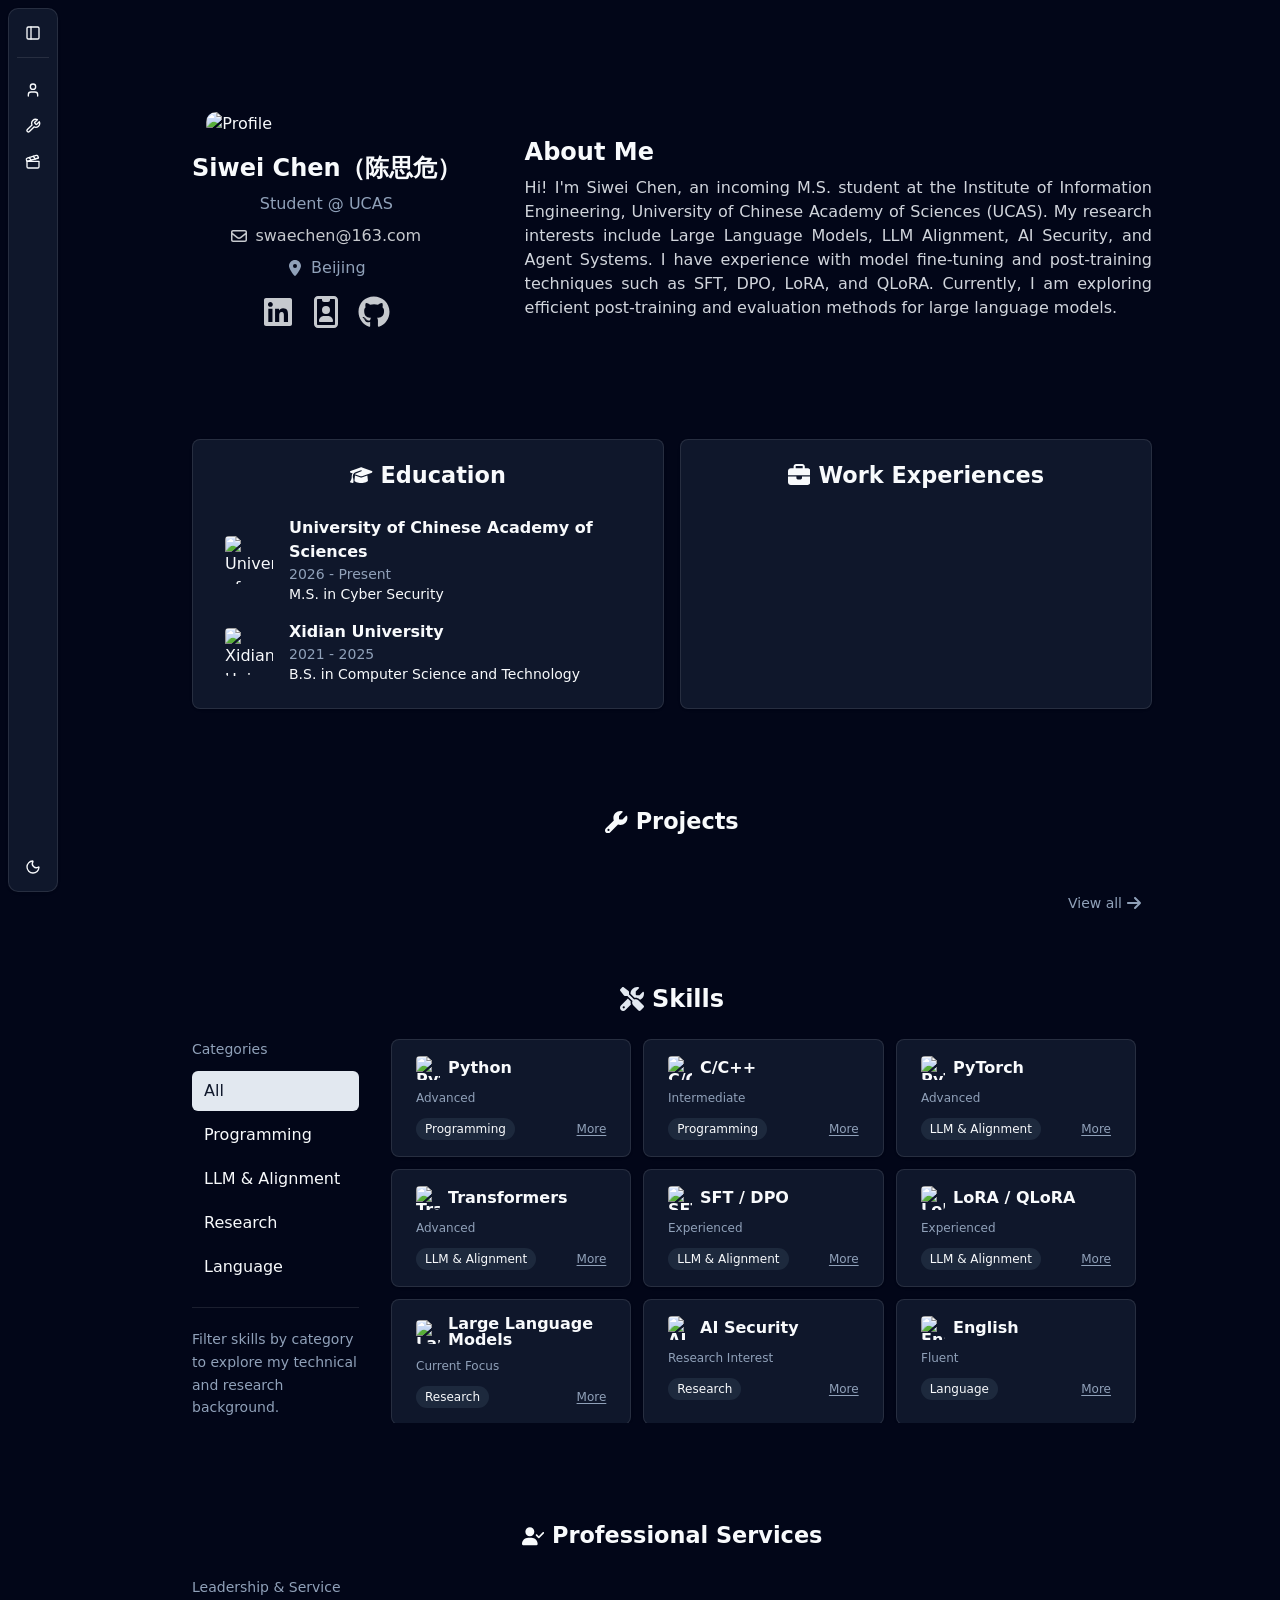
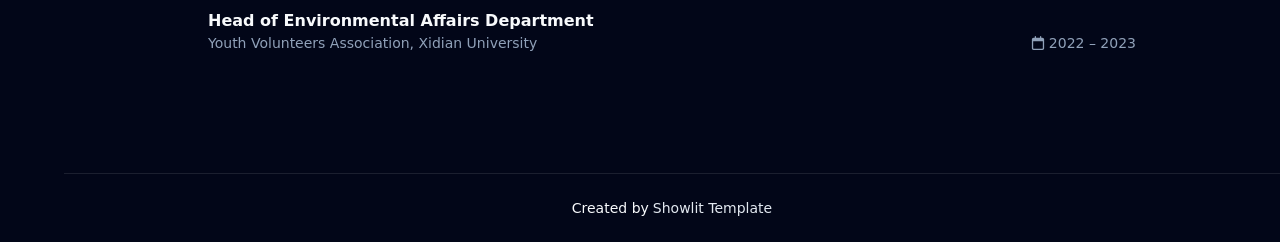
==== index.html @ c3d8317c "[ci] deploy site b89ffac1f6517daac1b0a93b3dc0f4ea272723f7" ====
<!doctype html>
<html lang="en">
  <head>
    <meta charset="UTF-8" />
    <link rel="icon" type="image/png" href="/logo.ico" />
    <meta name="viewport" content="width=device-width, initial-scale=1.0" />
    <meta name="description" content="" />
    <meta name="author" content="" />
    <title>Showlit</title>
    <script type="module" crossorigin src="/assets/index-ZgdVQj27.js"></script>
    <link rel="stylesheet" crossorigin href="/assets/index-FNerzi1j.css">
  </head>
  <body>
    <div id="root"></div>
  </body>
</html>
---- assets/index-FNerzi1j.css ----
@layer properties{@supports (((-webkit-hyphens:none)) and (not (margin-trim:inline))) or ((-moz-orient:inline) and (not (color:rgb(from red r g b)))){*,:before,:after,::backdrop{--tw-translate-x:0;--tw-translate-y:0;--tw-translate-z:0;--tw-scale-x:1;--tw-scale-y:1;--tw-scale-z:1;--tw-rotate-x:initial;--tw-rotate-y:initial;--tw-rotate-z:initial;--tw-skew-x:initial;--tw-skew-y:initial;--tw-space-y-reverse:0;--tw-border-style:solid;--tw-leading:initial;--tw-font-weight:initial;--tw-tracking:initial;--tw-ordinal:initial;--tw-slashed-zero:initial;--tw-numeric-figure:initial;--tw-numeric-spacing:initial;--tw-numeric-fraction:initial;--tw-shadow:0 0 #0000;--tw-shadow-color:initial;--tw-shadow-alpha:100%;--tw-inset-shadow:0 0 #0000;--tw-inset-shadow-color:initial;--tw-inset-shadow-alpha:100%;--tw-ring-color:initial;--tw-ring-shadow:0 0 #0000;--tw-inset-ring-color:initial;--tw-inset-ring-shadow:0 0 #0000;--tw-ring-inset:initial;--tw-ring-offset-width:0px;--tw-ring-offset-color:#fff;--tw-ring-offset-shadow:0 0 #0000;--tw-outline-style:solid;--tw-blur:initial;--tw-brightness:initial;--tw-contrast:initial;--tw-grayscale:initial;--tw-hue-rotate:initial;--tw-invert:initial;--tw-opacity:initial;--tw-saturate:initial;--tw-sepia:initial;--tw-drop-shadow:initial;--tw-drop-shadow-color:initial;--tw-drop-shadow-alpha:100%;--tw-drop-shadow-size:initial;--tw-duration:initial;--tw-ease:initial;--tw-content:"";--tw-animation-delay:0s;--tw-animation-direction:normal;--tw-animation-duration:initial;--tw-animation-fill-mode:none;--tw-animation-iteration-count:1;--tw-enter-blur:0;--tw-enter-opacity:1;--tw-enter-rotate:0;--tw-enter-scale:1;--tw-enter-translate-x:0;--tw-enter-translate-y:0;--tw-exit-blur:0;--tw-exit-opacity:1;--tw-exit-rotate:0;--tw-exit-scale:1;--tw-exit-translate-x:0;--tw-exit-translate-y:0}}}@layer theme{:root,:host{--font-sans:ui-sans-serif,system-ui,sans-serif,"Apple Color Emoji","Segoe UI Emoji","Segoe UI Symbol","Noto Color Emoji";--font-mono:ui-monospace,SFMono-Regular,Menlo,Monaco,Consolas,"Liberation Mono","Courier New",monospace;--color-yellow-500:oklch(79.5% .184 86.047);--color-yellow-600:oklch(68.1% .162 75.834);--color-gray-500:oklch(55.1% .027 264.364);--color-black:#000;--color-white:#fff;--spacing:.25rem;--container-sm:24rem;--container-3xl:48rem;--container-4xl:56rem;--container-5xl:64rem;--container-6xl:72rem;--text-xs:.75rem;--text-xs--line-height:calc(1/.75);--text-sm:.875rem;--text-sm--line-height:calc(1.25/.875);--text-base:1rem;--text-base--line-height: 1.5 ;--text-lg:1.125rem;--text-lg--line-height:calc(1.75/1.125);--text-xl:1.25rem;--text-xl--line-height:calc(1.75/1.25);--text-2xl:1.5rem;--text-2xl--line-height:calc(2/1.5);--text-4xl:2.25rem;--text-4xl--line-height:calc(2.5/2.25);--text-5xl:3rem;--text-5xl--line-height:1;--font-weight-normal:400;--font-weight-medium:500;--font-weight-semibold:600;--font-weight-bold:700;--tracking-widest:.1em;--leading-tight:1.25;--leading-relaxed:1.625;--radius-xs:.125rem;--ease-in-out:cubic-bezier(.4,0,.2,1);--animate-pulse:pulse 2s cubic-bezier(.4,0,.6,1)infinite;--aspect-video:16/9;--default-transition-duration:.15s;--default-transition-timing-function:cubic-bezier(.4,0,.2,1);--default-font-family:var(--font-sans);--default-mono-font-family:var(--font-mono);--text-plus:1.4rem}}@layer base{*,:after,:before,::backdrop{box-sizing:border-box;border:0 solid;margin:0;padding:0}::file-selector-button{box-sizing:border-box;border:0 solid;margin:0;padding:0}html,:host{-webkit-text-size-adjust:100%;tab-size:4;line-height:1.5;font-family:var(--default-font-family,ui-sans-serif,system-ui,sans-serif,"Apple Color Emoji","Segoe UI Emoji","Segoe UI Symbol","Noto Color Emoji");font-feature-settings:var(--default-font-feature-settings,normal);font-variation-settings:var(--default-font-variation-settings,normal);-webkit-tap-highlight-color:transparent}hr{height:0;color:inherit;border-top-width:1px}abbr:where([title]){-webkit-text-decoration:underline dotted;text-decoration:underline dotted}h1,h2,h3,h4,h5,h6{font-size:inherit;font-weight:inherit}a{color:inherit;-webkit-text-decoration:inherit;text-decoration:inherit}b,strong{font-weight:bolder}code,kbd,samp,pre{font-family:var(--default-mono-font-family,ui-monospace,SFMono-Regular,Menlo,Monaco,Consolas,"Liberation Mono","Courier New",monospace);font-feature-settings:var(--default-mono-font-feature-settings,normal);font-variation-settings:var(--default-mono-font-variation-settings,normal);font-size:1em}small{font-size:80%}sub,sup{vertical-align:baseline;font-size:75%;line-height:0;position:relative}sub{bottom:-.25em}sup{top:-.5em}table{text-indent:0;border-color:inherit;border-collapse:collapse}:-moz-focusring{outline:auto}progress{vertical-align:baseline}summary{display:list-item}ol,ul,menu{list-style:none}img,svg,video,canvas,audio,iframe,embed,object{vertical-align:middle;display:block}img,video{max-width:100%;height:auto}button,input,select,optgroup,textarea{font:inherit;font-feature-settings:inherit;font-variation-settings:inherit;letter-spacing:inherit;color:inherit;opacity:1;background-color:#0000;border-radius:0}::file-selector-button{font:inherit;font-feature-settings:inherit;font-variation-settings:inherit;letter-spacing:inherit;color:inherit;opacity:1;background-color:#0000;border-radius:0}:where(select:is([multiple],[size])) optgroup{font-weight:bolder}:where(select:is([multiple],[size])) optgroup option{padding-inline-start:20px}::file-selector-button{margin-inline-end:4px}::placeholder{opacity:1}@supports (not ((-webkit-appearance:-apple-pay-button))) or (contain-intrinsic-size:1px){::placeholder{color:currentColor}@supports (color:color-mix(in lab,red,red)){::placeholder{color:color-mix(in oklab,currentcolor 50%,transparent)}}}textarea{resize:vertical}::-webkit-search-decoration{-webkit-appearance:none}::-webkit-date-and-time-value{min-height:1lh;text-align:inherit}::-webkit-datetime-edit{display:inline-flex}::-webkit-datetime-edit-fields-wrapper{padding:0}::-webkit-datetime-edit{padding-block:0}::-webkit-datetime-edit-year-field{padding-block:0}::-webkit-datetime-edit-month-field{padding-block:0}::-webkit-datetime-edit-day-field{padding-block:0}::-webkit-datetime-edit-hour-field{padding-block:0}::-webkit-datetime-edit-minute-field{padding-block:0}::-webkit-datetime-edit-second-field{padding-block:0}::-webkit-datetime-edit-millisecond-field{padding-block:0}::-webkit-datetime-edit-meridiem-field{padding-block:0}::-webkit-calendar-picker-indicator{line-height:1}:-moz-ui-invalid{box-shadow:none}button,input:where([type=button],[type=reset],[type=submit]){appearance:button}::file-selector-button{appearance:button}::-webkit-inner-spin-button{height:auto}::-webkit-outer-spin-button{height:auto}[hidden]:where(:not([hidden=until-found])){display:none!important}*{border-color:var(--border);outline-color:var(--ring)}@supports (color:color-mix(in lab,red,red)){*{outline-color:color-mix(in oklab,var(--ring)50%,transparent)}}body{background-color:var(--background);color:var(--foreground)}}@layer components;@layer utilities{.\@container\/card-header{container:card-header/inline-size}.pointer-events-none{pointer-events:none}.sr-only{clip-path:inset(50%);white-space:nowrap;border-width:0;width:1px;height:1px;margin:-1px;padding:0;position:absolute;overflow:hidden}.absolute{position:absolute}.fixed{position:fixed}.relative{position:relative}.static{position:static}.inset-0{inset:calc(var(--spacing)*0)}.inset-x-0{inset-inline:calc(var(--spacing)*0)}.inset-y-0{inset-block:calc(var(--spacing)*0)}.-top-2{top:calc(var(--spacing)*-2)}.top-0{top:calc(var(--spacing)*0)}.top-1\.5{top:calc(var(--spacing)*1.5)}.top-3{top:calc(var(--spacing)*3)}.top-3\.5{top:calc(var(--spacing)*3.5)}.top-4{top:calc(var(--spacing)*4)}.right-0{right:calc(var(--spacing)*0)}.right-1{right:calc(var(--spacing)*1)}.right-2{right:calc(var(--spacing)*2)}.right-3{right:calc(var(--spacing)*3)}.right-4{right:calc(var(--spacing)*4)}.bottom-0{bottom:calc(var(--spacing)*0)}.left-0{left:calc(var(--spacing)*0)}.left-2{left:calc(var(--spacing)*2)}.left-3{left:calc(var(--spacing)*3)}.z-5{z-index:5}.z-10{z-index:10}.z-20{z-index:20}.z-50{z-index:50}.col-start-2{grid-column-start:2}.row-span-2{grid-row:span 2/span 2}.row-start-1{grid-row-start:1}.-mx-1{margin-inline:calc(var(--spacing)*-1)}.mx-2{margin-inline:calc(var(--spacing)*2)}.mx-3\.5{margin-inline:calc(var(--spacing)*3.5)}.mx-auto{margin-inline:auto}.my-1{margin-block:calc(var(--spacing)*1)}.my-4{margin-block:calc(var(--spacing)*4)}.my-6{margin-block:calc(var(--spacing)*6)}.prose{color:var(--tw-prose-body);max-width:65ch}.prose :where(p):not(:where([class~=not-prose],[class~=not-prose] *)){margin-top:1.25em;margin-bottom:1.25em}.prose :where([class~=lead]):not(:where([class~=not-prose],[class~=not-prose] *)){color:var(--tw-prose-lead);margin-top:1.2em;margin-bottom:1.2em;font-size:1.25em;line-height:1.6}.prose :where(a):not(:where([class~=not-prose],[class~=not-prose] *)){color:var(--tw-prose-links);font-weight:500;text-decoration:underline}.prose :where(strong):not(:where([class~=not-prose],[class~=not-prose] *)){color:var(--tw-prose-bold);font-weight:600}.prose :where(a strong):not(:where([class~=not-prose],[class~=not-prose] *)),.prose :where(blockquote strong):not(:where([class~=not-prose],[class~=not-prose] *)),.prose :where(thead th strong):not(:where([class~=not-prose],[class~=not-prose] *)){color:inherit}.prose :where(ol):not(:where([class~=not-prose],[class~=not-prose] *)){margin-top:1.25em;margin-bottom:1.25em;padding-inline-start:1.625em;list-style-type:decimal}.prose :where(ol[type=A]):not(:where([class~=not-prose],[class~=not-prose] *)){list-style-type:upper-alpha}.prose :where(ol[type=a]):not(:where([class~=not-prose],[class~=not-prose] *)){list-style-type:lower-alpha}.prose :where(ol[type=A s]):not(:where([class~=not-prose],[class~=not-prose] *)){list-style-type:upper-alpha}.prose :where(ol[type=a s]):not(:where([class~=not-prose],[class~=not-prose] *)){list-style-type:lower-alpha}.prose :where(ol[type=I]):not(:where([class~=not-prose],[class~=not-prose] *)){list-style-type:upper-roman}.prose :where(ol[type=i]):not(:where([class~=not-prose],[class~=not-prose] *)){list-style-type:lower-roman}.prose :where(ol[type=I s]):not(:where([class~=not-prose],[class~=not-prose] *)){list-style-type:upper-roman}.prose :where(ol[type=i s]):not(:where([class~=not-prose],[class~=not-prose] *)){list-style-type:lower-roman}.prose :where(ol[type="1"]):not(:where([class~=not-prose],[class~=not-prose] *)){list-style-type:decimal}.prose :where(ul):not(:where([class~=not-prose],[class~=not-prose] *)){margin-top:1.25em;margin-bottom:1.25em;padding-inline-start:1.625em;list-style-type:disc}.prose :where(ol>li):not(:where([class~=not-prose],[class~=not-prose] *))::marker{color:var(--tw-prose-counters);font-weight:400}.prose :where(ul>li):not(:where([class~=not-prose],[class~=not-prose] *))::marker{color:var(--tw-prose-bullets)}.prose :where(dt):not(:where([class~=not-prose],[class~=not-prose] *)){color:var(--tw-prose-headings);margin-top:1.25em;font-weight:600}.prose :where(hr):not(:where([class~=not-prose],[class~=not-prose] *)){border-color:var(--tw-prose-hr);border-top-width:1px;margin-top:3em;margin-bottom:3em}.prose :where(blockquote):not(:where([class~=not-prose],[class~=not-prose] *)){color:var(--tw-prose-quotes);border-inline-start-width:.25rem;border-inline-start-color:var(--tw-prose-quote-borders);quotes:"“""”""‘""’";margin-top:1.6em;margin-bottom:1.6em;padding-inline-start:1em;font-style:italic;font-weight:500}.prose :where(blockquote p:first-of-type):not(:where([class~=not-prose],[class~=not-prose] *)):before{content:open-quote}.prose :where(blockquote p:last-of-type):not(:where([class~=not-prose],[class~=not-prose] *)):after{content:close-quote}.prose :where(h1):not(:where([class~=not-prose],[class~=not-prose] *)){color:var(--tw-prose-headings);margin-top:0;margin-bottom:.888889em;font-size:2.25em;font-weight:800;line-height:1.11111}.prose :where(h1 strong):not(:where([class~=not-prose],[class~=not-prose] *)){color:inherit;font-weight:900}.prose :where(h2):not(:where([class~=not-prose],[class~=not-prose] *)){color:var(--tw-prose-headings);margin-top:2em;margin-bottom:1em;font-size:1.5em;font-weight:700;line-height:1.33333}.prose :where(h2 strong):not(:where([class~=not-prose],[class~=not-prose] *)){color:inherit;font-weight:800}.prose :where(h3):not(:where([class~=not-prose],[class~=not-prose] *)){color:var(--tw-prose-headings);margin-top:1.6em;margin-bottom:.6em;font-size:1.25em;font-weight:600;line-height:1.6}.prose :where(h3 strong):not(:where([class~=not-prose],[class~=not-prose] *)){color:inherit;font-weight:700}.prose :where(h4):not(:where([class~=not-prose],[class~=not-prose] *)){color:var(--tw-prose-headings);margin-top:1.5em;margin-bottom:.5em;font-weight:600;line-height:1.5}.prose :where(h4 strong):not(:where([class~=not-prose],[class~=not-prose] *)){color:inherit;font-weight:700}.prose :where(img):not(:where([class~=not-prose],[class~=not-prose] *)){margin-top:2em;margin-bottom:2em}.prose :where(picture):not(:where([class~=not-prose],[class~=not-prose] *)){margin-top:2em;margin-bottom:2em;display:block}.prose :where(video):not(:where([class~=not-prose],[class~=not-prose] *)){margin-top:2em;margin-bottom:2em}.prose :where(kbd):not(:where([class~=not-prose],[class~=not-prose] *)){color:var(--tw-prose-kbd);box-shadow:0 0 0 1px var(--tw-prose-kbd-shadows),0 3px 0 var(--tw-prose-kbd-shadows);padding-top:.1875em;padding-inline-end:.375em;padding-bottom:.1875em;border-radius:.3125rem;padding-inline-start:.375em;font-family:inherit;font-size:.875em;font-weight:500}.prose :where(code):not(:where([class~=not-prose],[class~=not-prose] *)){color:var(--tw-prose-code);font-size:.875em;font-weight:600}.prose :where(code):not(:where([class~=not-prose],[class~=not-prose] *)):before,.prose :where(code):not(:where([class~=not-prose],[class~=not-prose] *)):after{content:"`"}.prose :where(a code):not(:where([class~=not-prose],[class~=not-prose] *)),.prose :where(h1 code):not(:where([class~=not-prose],[class~=not-prose] *)){color:inherit}.prose :where(h2 code):not(:where([class~=not-prose],[class~=not-prose] *)){color:inherit;font-size:.875em}.prose :where(h3 code):not(:where([class~=not-prose],[class~=not-prose] *)){color:inherit;font-size:.9em}.prose :where(h4 code):not(:where([class~=not-prose],[class~=not-prose] *)),.prose :where(blockquote code):not(:where([class~=not-prose],[class~=not-prose] *)),.prose :where(thead th code):not(:where([class~=not-prose],[class~=not-prose] *)){color:inherit}.prose :where(pre):not(:where([class~=not-prose],[class~=not-prose] *)){color:var(--tw-prose-pre-code);background-color:var(--tw-prose-pre-bg);padding-top:.857143em;padding-inline-end:1.14286em;padding-bottom:.857143em;border-radius:.375rem;margin-top:1.71429em;margin-bottom:1.71429em;padding-inline-start:1.14286em;font-size:.875em;font-weight:400;line-height:1.71429;overflow-x:auto}.prose :where(pre code):not(:where([class~=not-prose],[class~=not-prose] *)){font-weight:inherit;color:inherit;font-size:inherit;font-family:inherit;line-height:inherit;background-color:#0000;border-width:0;border-radius:0;padding:0}.prose :where(pre code):not(:where([class~=not-prose],[class~=not-prose] *)):before,.prose :where(pre code):not(:where([class~=not-prose],[class~=not-prose] *)):after{content:none}.prose :where(table):not(:where([class~=not-prose],[class~=not-prose] *)){table-layout:auto;width:100%;margin-top:2em;margin-bottom:2em;font-size:.875em;line-height:1.71429}.prose :where(thead):not(:where([class~=not-prose],[class~=not-prose] *)){border-bottom-width:1px;border-bottom-color:var(--tw-prose-th-borders)}.prose :where(thead th):not(:where([class~=not-prose],[class~=not-prose] *)){color:var(--tw-prose-headings);vertical-align:bottom;padding-inline-end:.571429em;padding-bottom:.571429em;padding-inline-start:.571429em;font-weight:600}.prose :where(tbody tr):not(:where([class~=not-prose],[class~=not-prose] *)){border-bottom-width:1px;border-bottom-color:var(--tw-prose-td-borders)}.prose :where(tbody tr:last-child):not(:where([class~=not-prose],[class~=not-prose] *)){border-bottom-width:0}.prose :where(tbody td):not(:where([class~=not-prose],[class~=not-prose] *)){vertical-align:baseline}.prose :where(tfoot):not(:where([class~=not-prose],[class~=not-prose] *)){border-top-width:1px;border-top-color:var(--tw-prose-th-borders)}.prose :where(tfoot td):not(:where([class~=not-prose],[class~=not-prose] *)){vertical-align:top}.prose :where(th,td):not(:where([class~=not-prose],[class~=not-prose] *)){text-align:start}.prose :where(figure>*):not(:where([class~=not-prose],[class~=not-prose] *)){margin-top:0;margin-bottom:0}.prose :where(figcaption):not(:where([class~=not-prose],[class~=not-prose] *)){color:var(--tw-prose-captions);margin-top:.857143em;font-size:.875em;line-height:1.42857}.prose{--tw-prose-body:oklch(37.3% .034 259.733);--tw-prose-headings:oklch(21% .034 264.665);--tw-prose-lead:oklch(44.6% .03 256.802);--tw-prose-links:oklch(21% .034 264.665);--tw-prose-bold:oklch(21% .034 264.665);--tw-prose-counters:oklch(55.1% .027 264.364);--tw-prose-bullets:oklch(87.2% .01 258.338);--tw-prose-hr:oklch(92.8% .006 264.531);--tw-prose-quotes:oklch(21% .034 264.665);--tw-prose-quote-borders:oklch(92.8% .006 264.531);--tw-prose-captions:oklch(55.1% .027 264.364);--tw-prose-kbd:oklch(21% .034 264.665);--tw-prose-kbd-shadows:oklab(21% -.00316127 -.0338527/.1);--tw-prose-code:oklch(21% .034 264.665);--tw-prose-pre-code:oklch(92.8% .006 264.531);--tw-prose-pre-bg:oklch(27.8% .033 256.848);--tw-prose-th-borders:oklch(87.2% .01 258.338);--tw-prose-td-borders:oklch(92.8% .006 264.531);--tw-prose-invert-body:oklch(87.2% .01 258.338);--tw-prose-invert-headings:#fff;--tw-prose-invert-lead:oklch(70.7% .022 261.325);--tw-prose-invert-links:#fff;--tw-prose-invert-bold:#fff;--tw-prose-invert-counters:oklch(70.7% .022 261.325);--tw-prose-invert-bullets:oklch(44.6% .03 256.802);--tw-prose-invert-hr:oklch(37.3% .034 259.733);--tw-prose-invert-quotes:oklch(96.7% .003 264.542);--tw-prose-invert-quote-borders:oklch(37.3% .034 259.733);--tw-prose-invert-captions:oklch(70.7% .022 261.325);--tw-prose-invert-kbd:#fff;--tw-prose-invert-kbd-shadows:#ffffff1a;--tw-prose-invert-code:#fff;--tw-prose-invert-pre-code:oklch(87.2% .01 258.338);--tw-prose-invert-pre-bg:#00000080;--tw-prose-invert-th-borders:oklch(44.6% .03 256.802);--tw-prose-invert-td-borders:oklch(37.3% .034 259.733);font-size:1rem;line-height:1.75}.prose :where(picture>img):not(:where([class~=not-prose],[class~=not-prose] *)){margin-top:0;margin-bottom:0}.prose :where(li):not(:where([class~=not-prose],[class~=not-prose] *)){margin-top:.5em;margin-bottom:.5em}.prose :where(ol>li):not(:where([class~=not-prose],[class~=not-prose] *)),.prose :where(ul>li):not(:where([class~=not-prose],[class~=not-prose] *)){padding-inline-start:.375em}.prose :where(.prose>ul>li p):not(:where([class~=not-prose],[class~=not-prose] *)){margin-top:.75em;margin-bottom:.75em}.prose :where(.prose>ul>li>p:first-child):not(:where([class~=not-prose],[class~=not-prose] *)){margin-top:1.25em}.prose :where(.prose>ul>li>p:last-child):not(:where([class~=not-prose],[class~=not-prose] *)){margin-bottom:1.25em}.prose :where(.prose>ol>li>p:first-child):not(:where([class~=not-prose],[class~=not-prose] *)){margin-top:1.25em}.prose :where(.prose>ol>li>p:last-child):not(:where([class~=not-prose],[class~=not-prose] *)){margin-bottom:1.25em}.prose :where(ul ul,ul ol,ol ul,ol ol):not(:where([class~=not-prose],[class~=not-prose] *)){margin-top:.75em;margin-bottom:.75em}.prose :where(dl):not(:where([class~=not-prose],[class~=not-prose] *)){margin-top:1.25em;margin-bottom:1.25em}.prose :where(dd):not(:where([class~=not-prose],[class~=not-prose] *)){margin-top:.5em;padding-inline-start:1.625em}.prose :where(hr+*):not(:where([class~=not-prose],[class~=not-prose] *)),.prose :where(h2+*):not(:where([class~=not-prose],[class~=not-prose] *)),.prose :where(h3+*):not(:where([class~=not-prose],[class~=not-prose] *)),.prose :where(h4+*):not(:where([class~=not-prose],[class~=not-prose] *)){margin-top:0}.prose :where(thead th:first-child):not(:where([class~=not-prose],[class~=not-prose] *)){padding-inline-start:0}.prose :where(thead th:last-child):not(:where([class~=not-prose],[class~=not-prose] *)){padding-inline-end:0}.prose :where(tbody td,tfoot td):not(:where([class~=not-prose],[class~=not-prose] *)){padding-top:.571429em;padding-inline-end:.571429em;padding-bottom:.571429em;padding-inline-start:.571429em}.prose :where(tbody td:first-child,tfoot td:first-child):not(:where([class~=not-prose],[class~=not-prose] *)){padding-inline-start:0}.prose :where(tbody td:last-child,tfoot td:last-child):not(:where([class~=not-prose],[class~=not-prose] *)){padding-inline-end:0}.prose :where(figure):not(:where([class~=not-prose],[class~=not-prose] *)){margin-top:2em;margin-bottom:2em}.prose :where(.prose>:first-child):not(:where([class~=not-prose],[class~=not-prose] *)){margin-top:0}.prose :where(.prose>:last-child):not(:where([class~=not-prose],[class~=not-prose] *)){margin-bottom:0}.-mt-2{margin-top:calc(var(--spacing)*-2)}.mt-1{margin-top:calc(var(--spacing)*1)}.mt-2{margin-top:calc(var(--spacing)*2)}.mt-4{margin-top:calc(var(--spacing)*4)}.mt-10{margin-top:calc(var(--spacing)*10)}.mt-auto{margin-top:auto}.mb-1{margin-bottom:calc(var(--spacing)*1)}.mb-2{margin-bottom:calc(var(--spacing)*2)}.mb-3{margin-bottom:calc(var(--spacing)*3)}.ml-1{margin-left:calc(var(--spacing)*1)}.ml-auto{margin-left:auto}.line-clamp-2{-webkit-line-clamp:2;-webkit-box-orient:vertical;display:-webkit-box;overflow:hidden}.line-clamp-3{-webkit-line-clamp:3;-webkit-box-orient:vertical;display:-webkit-box;overflow:hidden}.block{display:block}.contents{display:contents}.flex{display:flex}.grid{display:grid}.hidden{display:none}.inline{display:inline}.inline-flex{display:inline-flex}.table{display:table}.table-caption{display:table-caption}.table-cell{display:table-cell}.table-row{display:table-row}.aspect-2\/3{aspect-ratio:2/3}.aspect-3\/2{aspect-ratio:3/2}.aspect-square{aspect-ratio:1}.aspect-video{aspect-ratio:var(--aspect-video)}.size-2{width:calc(var(--spacing)*2);height:calc(var(--spacing)*2)}.size-2\.5{width:calc(var(--spacing)*2.5);height:calc(var(--spacing)*2.5)}.size-3\.5{width:calc(var(--spacing)*3.5);height:calc(var(--spacing)*3.5)}.size-4{width:calc(var(--spacing)*4);height:calc(var(--spacing)*4)}.size-7{width:calc(var(--spacing)*7);height:calc(var(--spacing)*7)}.size-8{width:calc(var(--spacing)*8);height:calc(var(--spacing)*8)}.size-9{width:calc(var(--spacing)*9);height:calc(var(--spacing)*9)}.size-full{width:100%;height:100%}.h-2\.5{height:calc(var(--spacing)*2.5)}.h-4{height:calc(var(--spacing)*4)}.h-5{height:calc(var(--spacing)*5)}.h-6{height:calc(var(--spacing)*6)}.h-7{height:calc(var(--spacing)*7)}.h-7\.5{height:calc(var(--spacing)*7.5)}.h-8{height:calc(var(--spacing)*8)}.h-9{height:calc(var(--spacing)*9)}.h-10{height:calc(var(--spacing)*10)}.h-12{height:calc(var(--spacing)*12)}.h-24{height:calc(var(--spacing)*24)}.h-64{height:calc(var(--spacing)*64)}.h-\[1\.2rem\]{height:1.2rem}.h-\[62vh\]{height:62vh}.h-\[var\(--radix-select-trigger-height\)\]{height:var(--radix-select-trigger-height)}.h-auto{height:auto}.h-full{height:100%}.h-px{height:1px}.h-svh{height:100svh}.max-h-\(--radix-dropdown-menu-content-available-height\){max-height:var(--radix-dropdown-menu-content-available-height)}.max-h-\(--radix-select-content-available-height\){max-height:var(--radix-select-content-available-height)}.max-h-72{max-height:calc(var(--spacing)*72)}.max-h-96{max-height:calc(var(--spacing)*96)}.min-h-0{min-height:calc(var(--spacing)*0)}.min-h-screen{min-height:100vh}.min-h-svh{min-height:100svh}.w-\(--sidebar-width\){width:var(--sidebar-width)}.w-2\.5{width:calc(var(--spacing)*2.5)}.w-3\/4{width:75%}.w-4{width:calc(var(--spacing)*4)}.w-5{width:calc(var(--spacing)*5)}.w-6{width:calc(var(--spacing)*6)}.w-8{width:calc(var(--spacing)*8)}.w-12{width:calc(var(--spacing)*12)}.w-24{width:calc(var(--spacing)*24)}.w-52{width:calc(var(--spacing)*52)}.w-60{width:calc(var(--spacing)*60)}.w-\[1\.2rem\]{width:1.2rem}.w-\[46px\]{width:46px}.w-\[160px\]{width:160px}.w-\[180px\]{width:180px}.w-\[calc\(100\%-50px\)\]{width:calc(100% - 50px)}.w-auto{width:auto}.w-fit{width:fit-content}.w-full{width:100%}.max-w-\(--skeleton-width\){max-width:var(--skeleton-width)}.max-w-3xl{max-width:var(--container-3xl)}.max-w-4xl{max-width:var(--container-4xl)}.max-w-5xl{max-width:var(--container-5xl)}.max-w-6xl{max-width:var(--container-6xl)}.max-w-64{max-width:calc(var(--spacing)*64)}.max-w-prose{max-width:65ch}.min-w-0{min-width:calc(var(--spacing)*0)}.min-w-5{min-width:calc(var(--spacing)*5)}.min-w-32{min-width:calc(var(--spacing)*32)}.min-w-64{min-width:calc(var(--spacing)*64)}.min-w-\[8rem\]{min-width:8rem}.min-w-\[var\(--radix-select-trigger-width\)\]{min-width:var(--radix-select-trigger-width)}.flex-1{flex:1}.shrink-0{flex-shrink:0}.flex-grow,.grow{flex-grow:1}.table-fixed{table-layout:fixed}.caption-bottom{caption-side:bottom}.origin-\(--radix-dropdown-menu-content-transform-origin\){transform-origin:var(--radix-dropdown-menu-content-transform-origin)}.origin-\(--radix-select-content-transform-origin\){transform-origin:var(--radix-select-content-transform-origin)}.origin-\(--radix-tooltip-content-transform-origin\){transform-origin:var(--radix-tooltip-content-transform-origin)}.-translate-x-1\/2{--tw-translate-x: -50% ;translate:var(--tw-translate-x)var(--tw-translate-y)}.-translate-x-px{--tw-translate-x:-1px;translate:var(--tw-translate-x)var(--tw-translate-y)}.translate-x-px{--tw-translate-x:1px;translate:var(--tw-translate-x)var(--tw-translate-y)}.translate-y-\[calc\(-50\%-2px\)\]{--tw-translate-y: calc(-50% - 2px) ;translate:var(--tw-translate-x)var(--tw-translate-y)}.scale-0{--tw-scale-x:0%;--tw-scale-y:0%;--tw-scale-z:0%;scale:var(--tw-scale-x)var(--tw-scale-y)}.scale-100{--tw-scale-x:100%;--tw-scale-y:100%;--tw-scale-z:100%;scale:var(--tw-scale-x)var(--tw-scale-y)}.rotate-0{rotate:none}.rotate-45{rotate:45deg}.rotate-90{rotate:90deg}.rotate-180{rotate:180deg}.transform{transform:var(--tw-rotate-x,)var(--tw-rotate-y,)var(--tw-rotate-z,)var(--tw-skew-x,)var(--tw-skew-y,)}.animate-in{animation:enter var(--tw-animation-duration,var(--tw-duration,.15s))var(--tw-ease,ease)var(--tw-animation-delay,0s)var(--tw-animation-iteration-count,1)var(--tw-animation-direction,normal)var(--tw-animation-fill-mode,none)}.animate-pulse{animation:var(--animate-pulse)}.cursor-default{cursor:default}.cursor-pointer{cursor:pointer}.touch-none{touch-action:none}.scroll-my-1{scroll-margin-block:calc(var(--spacing)*1)}.auto-rows-min{grid-auto-rows:min-content}.grid-cols-1{grid-template-columns:repeat(1,minmax(0,1fr))}.grid-rows-\[auto_auto\]{grid-template-rows:auto auto}.flex-col{flex-direction:column}.flex-row{flex-direction:row}.flex-wrap{flex-wrap:wrap}.items-center{align-items:center}.items-start{align-items:flex-start}.justify-between{justify-content:space-between}.justify-center{justify-content:center}.justify-start{justify-content:flex-start}.gap-0{gap:calc(var(--spacing)*0)}.gap-1{gap:calc(var(--spacing)*1)}.gap-1\.5{gap:calc(var(--spacing)*1.5)}.gap-2{gap:calc(var(--spacing)*2)}.gap-3{gap:calc(var(--spacing)*3)}.gap-4{gap:calc(var(--spacing)*4)}.gap-6{gap:calc(var(--spacing)*6)}.gap-8{gap:calc(var(--spacing)*8)}.gap-10{gap:calc(var(--spacing)*10)}.gap-24{gap:calc(var(--spacing)*24)}:where(.space-y-1>:not(:last-child)){--tw-space-y-reverse:0;margin-block-start:calc(calc(var(--spacing)*1)*var(--tw-space-y-reverse));margin-block-end:calc(calc(var(--spacing)*1)*calc(1 - var(--tw-space-y-reverse)))}:where(.space-y-4>:not(:last-child)){--tw-space-y-reverse:0;margin-block-start:calc(calc(var(--spacing)*4)*var(--tw-space-y-reverse));margin-block-end:calc(calc(var(--spacing)*4)*calc(1 - var(--tw-space-y-reverse)))}:where(.space-y-6>:not(:last-child)){--tw-space-y-reverse:0;margin-block-start:calc(calc(var(--spacing)*6)*var(--tw-space-y-reverse));margin-block-end:calc(calc(var(--spacing)*6)*calc(1 - var(--tw-space-y-reverse)))}:where(.space-y-10>:not(:last-child)){--tw-space-y-reverse:0;margin-block-start:calc(calc(var(--spacing)*10)*var(--tw-space-y-reverse));margin-block-end:calc(calc(var(--spacing)*10)*calc(1 - var(--tw-space-y-reverse)))}.gap-x-4{column-gap:calc(var(--spacing)*4)}.gap-y-2{row-gap:calc(var(--spacing)*2)}.gap-y-4{row-gap:calc(var(--spacing)*4)}.self-start{align-self:flex-start}.justify-self-end{justify-self:flex-end}.overflow-auto{overflow:auto}.overflow-hidden{overflow:hidden}.overflow-x-auto{overflow-x:auto}.overflow-x-hidden{overflow-x:hidden}.overflow-y-auto{overflow-y:auto}.rounded{border-radius:.25rem}.rounded-\[2px\]{border-radius:2px}.rounded-\[inherit\]{border-radius:inherit}.rounded-full{border-radius:3.40282e38px}.rounded-lg{border-radius:var(--radius)}.rounded-md{border-radius:calc(var(--radius) - 2px)}.rounded-sm{border-radius:calc(var(--radius) - 4px)}.rounded-xl{border-radius:calc(var(--radius) + 4px)}.rounded-xs{border-radius:var(--radius-xs)}.border{border-style:var(--tw-border-style);border-width:1px}.border-t{border-top-style:var(--tw-border-style);border-top-width:1px}.border-r{border-right-style:var(--tw-border-style);border-right-width:1px}.border-b{border-bottom-style:var(--tw-border-style);border-bottom-width:1px}.border-l{border-left-style:var(--tw-border-style);border-left-width:1px}.border-input{border-color:var(--input)}.border-sidebar-border{border-color:var(--sidebar-border)}.border-transparent{border-color:#0000}.border-t-transparent{border-top-color:#0000}.border-l-transparent{border-left-color:#0000}.bg-accent{background-color:var(--accent)}.bg-background{background-color:var(--background)}.bg-black\/50{background-color:#00000080}@supports (color:color-mix(in lab,red,red)){.bg-black\/50{background-color:color-mix(in oklab,var(--color-black)50%,transparent)}}.bg-border{background-color:var(--border)}.bg-card{background-color:var(--card)}.bg-destructive{background-color:var(--destructive)}.bg-muted,.bg-muted\/50{background-color:var(--muted)}@supports (color:color-mix(in lab,red,red)){.bg-muted\/50{background-color:color-mix(in oklab,var(--muted)50%,transparent)}}.bg-popover{background-color:var(--popover)}.bg-primary{background-color:var(--primary)}.bg-secondary{background-color:var(--secondary)}.bg-sidebar{background-color:var(--sidebar)}.bg-sidebar-border{background-color:var(--sidebar-border)}.bg-transparent{background-color:#0000}.fill-current{fill:currentColor}.fill-primary{fill:var(--primary)}.object-contain{object-fit:contain}.object-cover{object-fit:cover}.p-0{padding:calc(var(--spacing)*0)}.p-1{padding:calc(var(--spacing)*1)}.p-2{padding:calc(var(--spacing)*2)}.p-4{padding:calc(var(--spacing)*4)}.p-6{padding:calc(var(--spacing)*6)}.p-px{padding:1px}.px-1{padding-inline:calc(var(--spacing)*1)}.px-2{padding-inline:calc(var(--spacing)*2)}.px-2\.5{padding-inline:calc(var(--spacing)*2.5)}.px-3{padding-inline:calc(var(--spacing)*3)}.px-4{padding-inline:calc(var(--spacing)*4)}.px-6{padding-inline:calc(var(--spacing)*6)}.py-0{padding-block:calc(var(--spacing)*0)}.py-0\.5{padding-block:calc(var(--spacing)*.5)}.py-1{padding-block:calc(var(--spacing)*1)}.py-1\.5{padding-block:calc(var(--spacing)*1.5)}.py-2{padding-block:calc(var(--spacing)*2)}.py-3{padding-block:calc(var(--spacing)*3)}.py-4{padding-block:calc(var(--spacing)*4)}.py-6{padding-block:calc(var(--spacing)*6)}.py-24{padding-block:calc(var(--spacing)*24)}.pt-1{padding-top:calc(var(--spacing)*1)}.pt-2{padding-top:calc(var(--spacing)*2)}.pr-2{padding-right:calc(var(--spacing)*2)}.pr-8{padding-right:calc(var(--spacing)*8)}.pl-2{padding-left:calc(var(--spacing)*2)}.pl-8{padding-left:calc(var(--spacing)*8)}.text-center{text-align:center}.text-justify{text-align:justify}.text-left{text-align:left}.text-right{text-align:right}.align-middle{vertical-align:middle}.text-2xl{font-size:var(--text-2xl);line-height:var(--tw-leading,var(--text-2xl--line-height))}.text-4xl{font-size:var(--text-4xl);line-height:var(--tw-leading,var(--text-4xl--line-height))}.text-base{font-size:var(--text-base);line-height:var(--tw-leading,var(--text-base--line-height))}.text-base\/4{font-size:var(--text-base);line-height:calc(var(--spacing)*4)}.text-base\/6{font-size:var(--text-base);line-height:calc(var(--spacing)*6)}.text-lg{font-size:var(--text-lg);line-height:var(--tw-leading,var(--text-lg--line-height))}.text-sm{font-size:var(--text-sm);line-height:var(--tw-leading,var(--text-sm--line-height))}.text-xl{font-size:var(--text-xl);line-height:var(--tw-leading,var(--text-xl--line-height))}.text-xs{font-size:var(--text-xs);line-height:var(--tw-leading,var(--text-xs--line-height))}.text-plus{font-size:var(--text-plus)}.leading-4\.5{--tw-leading:calc(var(--spacing)*4.5);line-height:calc(var(--spacing)*4.5)}.leading-none{--tw-leading:1;line-height:1}.leading-relaxed{--tw-leading:var(--leading-relaxed);line-height:var(--leading-relaxed)}.leading-tight{--tw-leading:var(--leading-tight);line-height:var(--leading-tight)}.font-bold{--tw-font-weight:var(--font-weight-bold);font-weight:var(--font-weight-bold)}.font-medium{--tw-font-weight:var(--font-weight-medium);font-weight:var(--font-weight-medium)}.font-normal{--tw-font-weight:var(--font-weight-normal);font-weight:var(--font-weight-normal)}.font-semibold{--tw-font-weight:var(--font-weight-semibold);font-weight:var(--font-weight-semibold)}.tracking-widest{--tw-tracking:var(--tracking-widest);letter-spacing:var(--tracking-widest)}.text-balance{text-wrap:balance}.break-words{overflow-wrap:break-word}.whitespace-normal{white-space:normal}.whitespace-nowrap{white-space:nowrap}.text-card-foreground{color:var(--card-foreground)}.text-foreground{color:var(--foreground)}.text-gray-500{color:var(--color-gray-500)}.text-muted-foreground{color:var(--muted-foreground)}.text-popover-foreground{color:var(--popover-foreground)}.text-primary{color:var(--primary)}.text-primary-foreground{color:var(--primary-foreground)}.text-secondary-foreground{color:var(--secondary-foreground)}.text-sidebar-foreground,.text-sidebar-foreground\/70{color:var(--sidebar-foreground)}@supports (color:color-mix(in lab,red,red)){.text-sidebar-foreground\/70{color:color-mix(in oklab,var(--sidebar-foreground)70%,transparent)}}.text-white{color:var(--color-white)}.text-yellow-600{color:var(--color-yellow-600)}.italic{font-style:italic}.tabular-nums{--tw-numeric-spacing:tabular-nums;font-variant-numeric:var(--tw-ordinal,)var(--tw-slashed-zero,)var(--tw-numeric-figure,)var(--tw-numeric-spacing,)var(--tw-numeric-fraction,)}.underline{text-decoration-line:underline}.underline-offset-2{text-underline-offset:2px}.underline-offset-4{text-underline-offset:4px}.opacity-0{opacity:0}.opacity-50{opacity:.5}.opacity-70{opacity:.7}.opacity-80{opacity:.8}.opacity-100{opacity:1}.shadow-\[0_0_0_1px_hsl\(var\(--sidebar-border\)\)\]{--tw-shadow:0 0 0 1px var(--tw-shadow-color,hsl(var(--sidebar-border)));box-shadow:var(--tw-inset-shadow),var(--tw-inset-ring-shadow),var(--tw-ring-offset-shadow),var(--tw-ring-shadow),var(--tw-shadow)}.shadow-lg{--tw-shadow:0 10px 15px -3px var(--tw-shadow-color,#0000001a),0 4px 6px -4px var(--tw-shadow-color,#0000001a);box-shadow:var(--tw-inset-shadow),var(--tw-inset-ring-shadow),var(--tw-ring-offset-shadow),var(--tw-ring-shadow),var(--tw-shadow)}.shadow-md{--tw-shadow:0 4px 6px -1px var(--tw-shadow-color,#0000001a),0 2px 4px -2px var(--tw-shadow-color,#0000001a);box-shadow:var(--tw-inset-shadow),var(--tw-inset-ring-shadow),var(--tw-ring-offset-shadow),var(--tw-ring-shadow),var(--tw-shadow)}.shadow-none{--tw-shadow:0 0 #0000;box-shadow:var(--tw-inset-shadow),var(--tw-inset-ring-shadow),var(--tw-ring-offset-shadow),var(--tw-ring-shadow),var(--tw-shadow)}.shadow-sm{--tw-shadow:0 1px 3px 0 var(--tw-shadow-color,#0000001a),0 1px 2px -1px var(--tw-shadow-color,#0000001a);box-shadow:var(--tw-inset-shadow),var(--tw-inset-ring-shadow),var(--tw-ring-offset-shadow),var(--tw-ring-shadow),var(--tw-shadow)}.shadow-xs{--tw-shadow:0 1px 2px 0 var(--tw-shadow-color,#0000000d);box-shadow:var(--tw-inset-shadow),var(--tw-inset-ring-shadow),var(--tw-ring-offset-shadow),var(--tw-ring-shadow),var(--tw-shadow)}.ring-sidebar-ring{--tw-ring-color:var(--sidebar-ring)}.ring-offset-background{--tw-ring-offset-color:var(--background)}.outline-hidden{--tw-outline-style:none;outline-style:none}@media(forced-colors:active){.outline-hidden{outline-offset:2px;outline:2px solid #0000}}.outline{outline-style:var(--tw-outline-style);outline-width:1px}.filter{filter:var(--tw-blur,)var(--tw-brightness,)var(--tw-contrast,)var(--tw-grayscale,)var(--tw-hue-rotate,)var(--tw-invert,)var(--tw-saturate,)var(--tw-sepia,)var(--tw-drop-shadow,)}.transition{transition-property:color,background-color,border-color,outline-color,text-decoration-color,fill,stroke,--tw-gradient-from,--tw-gradient-via,--tw-gradient-to,opacity,box-shadow,transform,translate,scale,rotate,filter,-webkit-backdrop-filter,backdrop-filter,display,content-visibility,overlay,pointer-events;transition-timing-function:var(--tw-ease,var(--default-transition-timing-function));transition-duration:var(--tw-duration,var(--default-transition-duration))}.transition-\[color\,box-shadow\]{transition-property:color,box-shadow;transition-timing-function:var(--tw-ease,var(--default-transition-timing-function));transition-duration:var(--tw-duration,var(--default-transition-duration))}.transition-\[left\,right\,width\]{transition-property:left,right,width;transition-timing-function:var(--tw-ease,var(--default-transition-timing-function));transition-duration:var(--tw-duration,var(--default-transition-duration))}.transition-\[margin\,opacity\]{transition-property:margin,opacity;transition-timing-function:var(--tw-ease,var(--default-transition-timing-function));transition-duration:var(--tw-duration,var(--default-transition-duration))}.transition-\[width\,height\,padding\]{transition-property:width,height,padding;transition-timing-function:var(--tw-ease,var(--default-transition-timing-function));transition-duration:var(--tw-duration,var(--default-transition-duration))}.transition-\[width\]{transition-property:width;transition-timing-function:var(--tw-ease,var(--default-transition-timing-function));transition-duration:var(--tw-duration,var(--default-transition-duration))}.transition-all{transition-property:all;transition-timing-function:var(--tw-ease,var(--default-transition-timing-function));transition-duration:var(--tw-duration,var(--default-transition-duration))}.transition-colors{transition-property:color,background-color,border-color,outline-color,text-decoration-color,fill,stroke,--tw-gradient-from,--tw-gradient-via,--tw-gradient-to;transition-timing-function:var(--tw-ease,var(--default-transition-timing-function));transition-duration:var(--tw-duration,var(--default-transition-duration))}.transition-opacity{transition-property:opacity;transition-timing-function:var(--tw-ease,var(--default-transition-timing-function));transition-duration:var(--tw-duration,var(--default-transition-duration))}.transition-transform{transition-property:transform,translate,scale,rotate;transition-timing-function:var(--tw-ease,var(--default-transition-timing-function));transition-duration:var(--tw-duration,var(--default-transition-duration))}.transition-none{transition-property:none}.duration-50{--tw-duration:50ms;transition-duration:50ms}.duration-200{--tw-duration:.2s;transition-duration:.2s}.ease-in-out{--tw-ease:var(--ease-in-out);transition-timing-function:var(--ease-in-out)}.ease-linear{--tw-ease:linear;transition-timing-function:linear}.fade-in-0{--tw-enter-opacity:0}.outline-none{--tw-outline-style:none;outline-style:none}.select-none{-webkit-user-select:none;user-select:none}.zoom-in-95{--tw-enter-scale:.95}.running{animation-play-state:running}.group-focus-within\/menu-item\:opacity-100:is(:where(.group\/menu-item):focus-within *){opacity:1}@media(hover:hover){.group-hover\:opacity-100:is(:where(.group):hover *),.group-hover\/menu-item\:opacity-100:is(:where(.group\/menu-item):hover *){opacity:1}}.group-has-data-\[sidebar\=menu-action\]\/menu-item\:pr-8:is(:where(.group\/menu-item):has([data-sidebar=menu-action]) *){padding-right:calc(var(--spacing)*8)}.group-data-\[collapsible\=icon\]\:-mt-8:is(:where(.group)[data-collapsible=icon] *){margin-top:calc(var(--spacing)*-8)}.group-data-\[collapsible\=icon\]\:mb-0:is(:where(.group)[data-collapsible=icon] *){margin-bottom:calc(var(--spacing)*0)}.group-data-\[collapsible\=icon\]\:hidden:is(:where(.group)[data-collapsible=icon] *){display:none}.group-data-\[collapsible\=icon\]\:size-8\!:is(:where(.group)[data-collapsible=icon] *){width:calc(var(--spacing)*8)!important;height:calc(var(--spacing)*8)!important}.group-data-\[collapsible\=icon\]\:h-0:is(:where(.group)[data-collapsible=icon] *){height:calc(var(--spacing)*0)}.group-data-\[collapsible\=icon\]\:w-\(--sidebar-width-icon\):is(:where(.group)[data-collapsible=icon] *){width:var(--sidebar-width-icon)}.group-data-\[collapsible\=icon\]\:w-0:is(:where(.group)[data-collapsible=icon] *){width:calc(var(--spacing)*0)}.group-data-\[collapsible\=icon\]\:w-\[calc\(var\(--sidebar-width-icon\)\+\(--spacing\(4\)\)\)\]:is(:where(.group)[data-collapsible=icon] *){width:calc(var(--sidebar-width-icon) + (calc(var(--spacing)*4)))}.group-data-\[collapsible\=icon\]\:w-\[calc\(var\(--sidebar-width-icon\)\+\(--spacing\(4\)\)\+2px\)\]:is(:where(.group)[data-collapsible=icon] *){width:calc(var(--sidebar-width-icon) + (calc(var(--spacing)*4)) + 2px)}.group-data-\[collapsible\=icon\]\:overflow-hidden:is(:where(.group)[data-collapsible=icon] *){overflow:hidden}.group-data-\[collapsible\=icon\]\:p-0\!:is(:where(.group)[data-collapsible=icon] *){padding:calc(var(--spacing)*0)!important}.group-data-\[collapsible\=icon\]\:p-2\!:is(:where(.group)[data-collapsible=icon] *){padding:calc(var(--spacing)*2)!important}.group-data-\[collapsible\=icon\]\:opacity-0:is(:where(.group)[data-collapsible=icon] *){opacity:0}.group-data-\[collapsible\=offcanvas\]\:right-\[calc\(var\(--sidebar-width\)\*-1\)\]:is(:where(.group)[data-collapsible=offcanvas] *){right:calc(var(--sidebar-width)*-1)}.group-data-\[collapsible\=offcanvas\]\:left-\[calc\(var\(--sidebar-width\)\*-1\)\]:is(:where(.group)[data-collapsible=offcanvas] *){left:calc(var(--sidebar-width)*-1)}.group-data-\[collapsible\=offcanvas\]\:w-0:is(:where(.group)[data-collapsible=offcanvas] *){width:calc(var(--spacing)*0)}.group-data-\[collapsible\=offcanvas\]\:translate-x-0:is(:where(.group)[data-collapsible=offcanvas] *){--tw-translate-x:calc(var(--spacing)*0);translate:var(--tw-translate-x)var(--tw-translate-y)}.group-data-\[side\=left\]\:-right-4:is(:where(.group)[data-side=left] *){right:calc(var(--spacing)*-4)}.group-data-\[side\=left\]\:border-r:is(:where(.group)[data-side=left] *){border-right-style:var(--tw-border-style);border-right-width:1px}.group-data-\[side\=right\]\:left-0:is(:where(.group)[data-side=right] *){left:calc(var(--spacing)*0)}.group-data-\[side\=right\]\:rotate-180:is(:where(.group)[data-side=right] *){rotate:180deg}.group-data-\[side\=right\]\:border-l:is(:where(.group)[data-side=right] *){border-left-style:var(--tw-border-style);border-left-width:1px}.group-data-\[variant\=floating\]\:rounded-lg:is(:where(.group)[data-variant=floating] *){border-radius:var(--radius)}.group-data-\[variant\=floating\]\:border:is(:where(.group)[data-variant=floating] *){border-style:var(--tw-border-style);border-width:1px}.group-data-\[variant\=floating\]\:border-sidebar-border:is(:where(.group)[data-variant=floating] *){border-color:var(--sidebar-border)}.group-data-\[variant\=floating\]\:shadow-sm:is(:where(.group)[data-variant=floating] *){--tw-shadow:0 1px 3px 0 var(--tw-shadow-color,#0000001a),0 1px 2px -1px var(--tw-shadow-color,#0000001a);box-shadow:var(--tw-inset-shadow),var(--tw-inset-ring-shadow),var(--tw-ring-offset-shadow),var(--tw-ring-shadow),var(--tw-shadow)}@media(hover:hover){.peer-hover\/menu-button\:text-sidebar-accent-foreground:is(:where(.peer\/menu-button):hover~*){color:var(--sidebar-accent-foreground)}}.peer-data-\[active\=true\]\/menu-button\:text-sidebar-accent-foreground:is(:where(.peer\/menu-button)[data-active=true]~*){color:var(--sidebar-accent-foreground)}.peer-data-\[size\=default\]\/menu-button\:top-1\.5:is(:where(.peer\/menu-button)[data-size=default]~*){top:calc(var(--spacing)*1.5)}.peer-data-\[size\=lg\]\/menu-button\:top-2\.5:is(:where(.peer\/menu-button)[data-size=lg]~*){top:calc(var(--spacing)*2.5)}.peer-data-\[size\=sm\]\/menu-button\:top-1:is(:where(.peer\/menu-button)[data-size=sm]~*){top:calc(var(--spacing)*1)}.selection\:bg-primary ::selection{background-color:var(--primary)}.selection\:bg-primary::selection{background-color:var(--primary)}.selection\:text-primary-foreground ::selection{color:var(--primary-foreground)}.selection\:text-primary-foreground::selection{color:var(--primary-foreground)}.file\:inline-flex::file-selector-button{display:inline-flex}.file\:h-7::file-selector-button{height:calc(var(--spacing)*7)}.file\:border-0::file-selector-button{border-style:var(--tw-border-style);border-width:0}.file\:bg-transparent::file-selector-button{background-color:#0000}.file\:text-sm::file-selector-button{font-size:var(--text-sm);line-height:var(--tw-leading,var(--text-sm--line-height))}.file\:font-medium::file-selector-button{--tw-font-weight:var(--font-weight-medium);font-weight:var(--font-weight-medium)}.file\:text-foreground::file-selector-button{color:var(--foreground)}.placeholder\:text-muted-foreground::placeholder{color:var(--muted-foreground)}.after\:absolute:after{content:var(--tw-content);position:absolute}.after\:-inset-2:after{content:var(--tw-content);inset:calc(var(--spacing)*-2)}.after\:inset-y-0:after{content:var(--tw-content);inset-block:calc(var(--spacing)*0)}.after\:left-1\/2:after{content:var(--tw-content);left:50%}.after\:w-\[2px\]:after{content:var(--tw-content);width:2px}.group-data-\[collapsible\=offcanvas\]\:after\:left-full:is(:where(.group)[data-collapsible=offcanvas] *):after{content:var(--tw-content);left:100%}@media(hover:hover){.hover\:bg-accent:hover{background-color:var(--accent)}.hover\:bg-destructive\/90:hover{background-color:var(--destructive)}@supports (color:color-mix(in lab,red,red)){.hover\:bg-destructive\/90:hover{background-color:color-mix(in oklab,var(--destructive)90%,transparent)}}.hover\:bg-muted:hover,.hover\:bg-muted\/50:hover{background-color:var(--muted)}@supports (color:color-mix(in lab,red,red)){.hover\:bg-muted\/50:hover{background-color:color-mix(in oklab,var(--muted)50%,transparent)}}.hover\:bg-muted\/80:hover{background-color:var(--muted)}@supports (color:color-mix(in lab,red,red)){.hover\:bg-muted\/80:hover{background-color:color-mix(in oklab,var(--muted)80%,transparent)}}.hover\:bg-primary\/90:hover{background-color:var(--primary)}@supports (color:color-mix(in lab,red,red)){.hover\:bg-primary\/90:hover{background-color:color-mix(in oklab,var(--primary)90%,transparent)}}.hover\:bg-secondary\/80:hover{background-color:var(--secondary)}@supports (color:color-mix(in lab,red,red)){.hover\:bg-secondary\/80:hover{background-color:color-mix(in oklab,var(--secondary)80%,transparent)}}.hover\:bg-sidebar-accent:hover{background-color:var(--sidebar-accent)}.hover\:text-accent-foreground:hover{color:var(--accent-foreground)}.hover\:text-foreground:hover{color:var(--foreground)}.hover\:text-sidebar-accent-foreground:hover{color:var(--sidebar-accent-foreground)}.hover\:text-yellow-500:hover{color:var(--color-yellow-500)}.hover\:underline:hover{text-decoration-line:underline}.hover\:opacity-100:hover{opacity:1}.hover\:shadow-\[0_0_0_1px_hsl\(var\(--sidebar-accent\)\)\]:hover{--tw-shadow:0 0 0 1px var(--tw-shadow-color,hsl(var(--sidebar-accent)));box-shadow:var(--tw-inset-shadow),var(--tw-inset-ring-shadow),var(--tw-ring-offset-shadow),var(--tw-ring-shadow),var(--tw-shadow)}.hover\:group-data-\[collapsible\=offcanvas\]\:bg-sidebar:hover:is(:where(.group)[data-collapsible=offcanvas] *){background-color:var(--sidebar)}.hover\:after\:bg-sidebar-border:hover:after{content:var(--tw-content);background-color:var(--sidebar-border)}}.focus\:bg-accent:focus{background-color:var(--accent)}.focus\:text-accent-foreground:focus{color:var(--accent-foreground)}.focus\:ring-2:focus{--tw-ring-shadow:var(--tw-ring-inset,)0 0 0 calc(2px + var(--tw-ring-offset-width))var(--tw-ring-color,currentcolor);box-shadow:var(--tw-inset-shadow),var(--tw-inset-ring-shadow),var(--tw-ring-offset-shadow),var(--tw-ring-shadow),var(--tw-shadow)}.focus\:ring-ring:focus{--tw-ring-color:var(--ring)}.focus\:ring-offset-2:focus{--tw-ring-offset-width:2px;--tw-ring-offset-shadow:var(--tw-ring-inset,)0 0 0 var(--tw-ring-offset-width)var(--tw-ring-offset-color)}.focus\:outline-hidden:focus{--tw-outline-style:none;outline-style:none}@media(forced-colors:active){.focus\:outline-hidden:focus{outline-offset:2px;outline:2px solid #0000}}.focus\:outline-none:focus{--tw-outline-style:none;outline-style:none}.focus-visible\:border-ring:focus-visible{border-color:var(--ring)}.focus-visible\:ring-2:focus-visible{--tw-ring-shadow:var(--tw-ring-inset,)0 0 0 calc(2px + var(--tw-ring-offset-width))var(--tw-ring-color,currentcolor);box-shadow:var(--tw-inset-shadow),var(--tw-inset-ring-shadow),var(--tw-ring-offset-shadow),var(--tw-ring-shadow),var(--tw-shadow)}.focus-visible\:ring-\[3px\]:focus-visible{--tw-ring-shadow:var(--tw-ring-inset,)0 0 0 calc(3px + var(--tw-ring-offset-width))var(--tw-ring-color,currentcolor);box-shadow:var(--tw-inset-shadow),var(--tw-inset-ring-shadow),var(--tw-ring-offset-shadow),var(--tw-ring-shadow),var(--tw-shadow)}.focus-visible\:ring-destructive\/20:focus-visible{--tw-ring-color:var(--destructive)}@supports (color:color-mix(in lab,red,red)){.focus-visible\:ring-destructive\/20:focus-visible{--tw-ring-color:color-mix(in oklab,var(--destructive)20%,transparent)}}.focus-visible\:ring-ring\/50:focus-visible{--tw-ring-color:var(--ring)}@supports (color:color-mix(in lab,red,red)){.focus-visible\:ring-ring\/50:focus-visible{--tw-ring-color:color-mix(in oklab,var(--ring)50%,transparent)}}.focus-visible\:outline-1:focus-visible{outline-style:var(--tw-outline-style);outline-width:1px}.active\:bg-sidebar-accent:active{background-color:var(--sidebar-accent)}.active\:text-sidebar-accent-foreground:active{color:var(--sidebar-accent-foreground)}.disabled\:pointer-events-none:disabled{pointer-events:none}.disabled\:cursor-not-allowed:disabled{cursor:not-allowed}.disabled\:opacity-50:disabled{opacity:.5}:where([data-side=left]) .in-data-\[side\=left\]\:cursor-w-resize{cursor:w-resize}:where([data-side=right]) .in-data-\[side\=right\]\:cursor-e-resize{cursor:e-resize}.has-data-\[slot\=card-action\]\:grid-cols-\[1fr_auto\]:has([data-slot=card-action]){grid-template-columns:1fr auto}.has-data-\[variant\=inset\]\:bg-sidebar:has([data-variant=inset]){background-color:var(--sidebar)}.has-\[\>svg\]\:px-2\.5:has(>svg){padding-inline:calc(var(--spacing)*2.5)}.has-\[\>svg\]\:px-3:has(>svg){padding-inline:calc(var(--spacing)*3)}.has-\[\>svg\]\:px-4:has(>svg){padding-inline:calc(var(--spacing)*4)}.aria-disabled\:pointer-events-none[aria-disabled=true]{pointer-events:none}.aria-disabled\:opacity-50[aria-disabled=true]{opacity:.5}.aria-invalid\:border-destructive[aria-invalid=true]{border-color:var(--destructive)}.aria-invalid\:ring-destructive\/20[aria-invalid=true]{--tw-ring-color:var(--destructive)}@supports (color:color-mix(in lab,red,red)){.aria-invalid\:ring-destructive\/20[aria-invalid=true]{--tw-ring-color:color-mix(in oklab,var(--destructive)20%,transparent)}}.data-disabled\:pointer-events-none[data-disabled]{pointer-events:none}.data-disabled\:opacity-50[data-disabled]{opacity:.5}.data-inset\:pl-8[data-inset]{padding-left:calc(var(--spacing)*8)}.data-\[active\=true\]\:bg-sidebar-accent[data-active=true]{background-color:var(--sidebar-accent)}.data-\[active\=true\]\:font-medium[data-active=true]{--tw-font-weight:var(--font-weight-medium);font-weight:var(--font-weight-medium)}.data-\[active\=true\]\:text-sidebar-accent-foreground[data-active=true]{color:var(--sidebar-accent-foreground)}.data-\[disabled\]\:pointer-events-none[data-disabled]{pointer-events:none}.data-\[disabled\]\:opacity-50[data-disabled]{opacity:.5}.data-\[orientation\=horizontal\]\:h-px[data-orientation=horizontal]{height:1px}.data-\[orientation\=horizontal\]\:w-full[data-orientation=horizontal]{width:100%}.data-\[orientation\=vertical\]\:h-full[data-orientation=vertical]{height:100%}.data-\[orientation\=vertical\]\:w-px[data-orientation=vertical]{width:1px}.data-\[placeholder\]\:text-muted-foreground[data-placeholder]{color:var(--muted-foreground)}.data-\[side\=bottom\]\:translate-y-1[data-side=bottom]{--tw-translate-y:calc(var(--spacing)*1);translate:var(--tw-translate-x)var(--tw-translate-y)}.data-\[side\=bottom\]\:slide-in-from-top-2[data-side=bottom]{--tw-enter-translate-y:calc(2*var(--spacing)*-1)}.data-\[side\=left\]\:-translate-x-1[data-side=left]{--tw-translate-x:calc(var(--spacing)*-1);translate:var(--tw-translate-x)var(--tw-translate-y)}.data-\[side\=left\]\:slide-in-from-right-2[data-side=left]{--tw-enter-translate-x:calc(2*var(--spacing))}.data-\[side\=right\]\:translate-x-1[data-side=right]{--tw-translate-x:calc(var(--spacing)*1);translate:var(--tw-translate-x)var(--tw-translate-y)}.data-\[side\=right\]\:slide-in-from-left-2[data-side=right]{--tw-enter-translate-x:calc(2*var(--spacing)*-1)}.data-\[side\=top\]\:-translate-y-1[data-side=top]{--tw-translate-y:calc(var(--spacing)*-1);translate:var(--tw-translate-x)var(--tw-translate-y)}.data-\[side\=top\]\:slide-in-from-bottom-2[data-side=top]{--tw-enter-translate-y:calc(2*var(--spacing))}.data-\[size\=default\]\:h-9[data-size=default]{height:calc(var(--spacing)*9)}.data-\[size\=sm\]\:h-8[data-size=sm]{height:calc(var(--spacing)*8)}:is(.\*\:data-\[slot\=select-value\]\:line-clamp-1>*)[data-slot=select-value]{-webkit-line-clamp:1;-webkit-box-orient:vertical;display:-webkit-box;overflow:hidden}:is(.\*\:data-\[slot\=select-value\]\:flex>*)[data-slot=select-value]{display:flex}:is(.\*\:data-\[slot\=select-value\]\:items-center>*)[data-slot=select-value]{align-items:center}:is(.\*\:data-\[slot\=select-value\]\:gap-2>*)[data-slot=select-value]{gap:calc(var(--spacing)*2)}.data-\[state\=closed\]\:animate-out[data-state=closed]{animation:exit var(--tw-animation-duration,var(--tw-duration,.15s))var(--tw-ease,ease)var(--tw-animation-delay,0s)var(--tw-animation-iteration-count,1)var(--tw-animation-direction,normal)var(--tw-animation-fill-mode,none)}.data-\[state\=closed\]\:duration-300[data-state=closed]{--tw-duration:.3s;transition-duration:.3s}.data-\[state\=closed\]\:fade-out-0[data-state=closed]{--tw-exit-opacity:0}.data-\[state\=closed\]\:zoom-out-95[data-state=closed]{--tw-exit-scale:.95}.data-\[state\=closed\]\:slide-out-to-bottom[data-state=closed]{--tw-exit-translate-y:100%}.data-\[state\=closed\]\:slide-out-to-left[data-state=closed]{--tw-exit-translate-x:-100%}.data-\[state\=closed\]\:slide-out-to-right[data-state=closed]{--tw-exit-translate-x:100%}.data-\[state\=closed\]\:slide-out-to-top[data-state=closed]{--tw-exit-translate-y:-100%}.data-\[state\=open\]\:animate-in[data-state=open]{animation:enter var(--tw-animation-duration,var(--tw-duration,.15s))var(--tw-ease,ease)var(--tw-animation-delay,0s)var(--tw-animation-iteration-count,1)var(--tw-animation-direction,normal)var(--tw-animation-fill-mode,none)}.data-\[state\=open\]\:bg-accent[data-state=open]{background-color:var(--accent)}.data-\[state\=open\]\:bg-secondary[data-state=open]{background-color:var(--secondary)}.data-\[state\=open\]\:text-accent-foreground[data-state=open]{color:var(--accent-foreground)}.data-\[state\=open\]\:opacity-100[data-state=open]{opacity:1}.data-\[state\=open\]\:duration-500[data-state=open]{--tw-duration:.5s;transition-duration:.5s}.data-\[state\=open\]\:fade-in-0[data-state=open]{--tw-enter-opacity:0}.data-\[state\=open\]\:zoom-in-95[data-state=open]{--tw-enter-scale:.95}.data-\[state\=open\]\:slide-in-from-bottom[data-state=open]{--tw-enter-translate-y:100%}.data-\[state\=open\]\:slide-in-from-left[data-state=open]{--tw-enter-translate-x:-100%}.data-\[state\=open\]\:slide-in-from-right[data-state=open]{--tw-enter-translate-x:100%}.data-\[state\=open\]\:slide-in-from-top[data-state=open]{--tw-enter-translate-y:-100%}@media(hover:hover){.data-\[state\=open\]\:hover\:bg-sidebar-accent[data-state=open]:hover{background-color:var(--sidebar-accent)}.data-\[state\=open\]\:hover\:text-sidebar-accent-foreground[data-state=open]:hover{color:var(--sidebar-accent-foreground)}}.data-\[state\=selected\]\:bg-muted[data-state=selected]{background-color:var(--muted)}.data-\[variant\=destructive\]\:text-destructive[data-variant=destructive]{color:var(--destructive)}.data-\[variant\=destructive\]\:focus\:bg-destructive\/10[data-variant=destructive]:focus{background-color:var(--destructive)}@supports (color:color-mix(in lab,red,red)){.data-\[variant\=destructive\]\:focus\:bg-destructive\/10[data-variant=destructive]:focus{background-color:color-mix(in oklab,var(--destructive)10%,transparent)}}.data-\[variant\=destructive\]\:focus\:text-destructive[data-variant=destructive]:focus{color:var(--destructive)}@media(min-width:40rem){.sm\:mx-6{margin-inline:calc(var(--spacing)*6)}.sm\:my-12{margin-block:calc(var(--spacing)*12)}.sm\:flex{display:flex}.sm\:max-w-sm{max-width:var(--container-sm)}.sm\:grid-cols-2{grid-template-columns:repeat(2,minmax(0,1fr))}.sm\:flex-row{flex-direction:row}.sm\:gap-2\.5{gap:calc(var(--spacing)*2.5)}.sm\:p-12{padding:calc(var(--spacing)*12)}.sm\:px-0{padding-inline:calc(var(--spacing)*0)}.sm\:px-6{padding-inline:calc(var(--spacing)*6)}.sm\:px-8{padding-inline:calc(var(--spacing)*8)}.sm\:px-12{padding-inline:calc(var(--spacing)*12)}.sm\:text-5xl{font-size:var(--text-5xl);line-height:var(--tw-leading,var(--text-5xl--line-height))}.sm\:text-lg{font-size:var(--text-lg);line-height:var(--tw-leading,var(--text-lg--line-height))}}@media(min-width:48rem){.md\:block{display:block}.md\:flex{display:flex}.md\:hidden{display:none}.md\:inline{display:inline}.md\:grid-cols-2{grid-template-columns:repeat(2,minmax(0,1fr))}.md\:gap-12{gap:calc(var(--spacing)*12)}.md\:px-2{padding-inline:calc(var(--spacing)*2)}.md\:px-8{padding-inline:calc(var(--spacing)*8)}.md\:text-sm{font-size:var(--text-sm);line-height:var(--tw-leading,var(--text-sm--line-height))}.md\:opacity-0{opacity:0}.md\:peer-data-\[variant\=inset\]\:m-2:is(:where(.peer)[data-variant=inset]~*){margin:calc(var(--spacing)*2)}.md\:peer-data-\[variant\=inset\]\:ml-0:is(:where(.peer)[data-variant=inset]~*){margin-left:calc(var(--spacing)*0)}.md\:peer-data-\[variant\=inset\]\:rounded-xl:is(:where(.peer)[data-variant=inset]~*){border-radius:calc(var(--radius) + 4px)}.md\:peer-data-\[variant\=inset\]\:shadow-sm:is(:where(.peer)[data-variant=inset]~*){--tw-shadow:0 1px 3px 0 var(--tw-shadow-color,#0000001a),0 1px 2px -1px var(--tw-shadow-color,#0000001a);box-shadow:var(--tw-inset-shadow),var(--tw-inset-ring-shadow),var(--tw-ring-offset-shadow),var(--tw-ring-shadow),var(--tw-shadow)}.md\:peer-data-\[variant\=inset\]\:peer-data-\[state\=collapsed\]\:ml-2:is(:where(.peer)[data-variant=inset]~*):is(:where(.peer)[data-state=collapsed]~*){margin-left:calc(var(--spacing)*2)}.md\:after\:hidden:after{content:var(--tw-content);display:none}}@media(min-width:64rem){.lg\:block{display:block}.lg\:hidden{display:none}.lg\:h-50{height:calc(var(--spacing)*50)}.lg\:max-w-75{max-width:calc(var(--spacing)*75)}.lg\:grid-cols-3{grid-template-columns:repeat(3,minmax(0,1fr))}.lg\:flex-row{flex-direction:row}.lg\:gap-16{gap:calc(var(--spacing)*16)}.lg\:px-5{padding-inline:calc(var(--spacing)*5)}.lg\:py-2\.5{padding-block:calc(var(--spacing)*2.5)}}@media(min-width:80rem){.xl\:grid-cols-3{grid-template-columns:repeat(3,minmax(0,1fr))}.xl\:grid-cols-4{grid-template-columns:repeat(4,minmax(0,1fr))}}.dark\:scale-0:is(.dark *){--tw-scale-x:0%;--tw-scale-y:0%;--tw-scale-z:0%;scale:var(--tw-scale-x)var(--tw-scale-y)}.dark\:scale-100:is(.dark *){--tw-scale-x:100%;--tw-scale-y:100%;--tw-scale-z:100%;scale:var(--tw-scale-x)var(--tw-scale-y)}.dark\:-rotate-90:is(.dark *){rotate:-90deg}.dark\:rotate-0:is(.dark *){rotate:none}.dark\:border-input:is(.dark *){border-color:var(--input)}.dark\:bg-destructive\/60:is(.dark *){background-color:var(--destructive)}@supports (color:color-mix(in lab,red,red)){.dark\:bg-destructive\/60:is(.dark *){background-color:color-mix(in oklab,var(--destructive)60%,transparent)}}.dark\:bg-input\/30:is(.dark *){background-color:var(--input)}@supports (color:color-mix(in lab,red,red)){.dark\:bg-input\/30:is(.dark *){background-color:color-mix(in oklab,var(--input)30%,transparent)}}.dark\:prose-invert:is(.dark *){--tw-prose-body:var(--tw-prose-invert-body);--tw-prose-headings:var(--tw-prose-invert-headings);--tw-prose-lead:var(--tw-prose-invert-lead);--tw-prose-links:var(--tw-prose-invert-links);--tw-prose-bold:var(--tw-prose-invert-bold);--tw-prose-counters:var(--tw-prose-invert-counters);--tw-prose-bullets:var(--tw-prose-invert-bullets);--tw-prose-hr:var(--tw-prose-invert-hr);--tw-prose-quotes:var(--tw-prose-invert-quotes);--tw-prose-quote-borders:var(--tw-prose-invert-quote-borders);--tw-prose-captions:var(--tw-prose-invert-captions);--tw-prose-kbd:var(--tw-prose-invert-kbd);--tw-prose-kbd-shadows:var(--tw-prose-invert-kbd-shadows);--tw-prose-code:var(--tw-prose-invert-code);--tw-prose-pre-code:var(--tw-prose-invert-pre-code);--tw-prose-pre-bg:var(--tw-prose-invert-pre-bg);--tw-prose-th-borders:var(--tw-prose-invert-th-borders);--tw-prose-td-borders:var(--tw-prose-invert-td-borders)}@media(hover:hover){.dark\:hover\:bg-accent\/50:is(.dark *):hover{background-color:var(--accent)}@supports (color:color-mix(in lab,red,red)){.dark\:hover\:bg-accent\/50:is(.dark *):hover{background-color:color-mix(in oklab,var(--accent)50%,transparent)}}.dark\:hover\:bg-input\/50:is(.dark *):hover{background-color:var(--input)}@supports (color:color-mix(in lab,red,red)){.dark\:hover\:bg-input\/50:is(.dark *):hover{background-color:color-mix(in oklab,var(--input)50%,transparent)}}}.dark\:focus-visible\:ring-destructive\/40:is(.dark *):focus-visible{--tw-ring-color:var(--destructive)}@supports (color:color-mix(in lab,red,red)){.dark\:focus-visible\:ring-destructive\/40:is(.dark *):focus-visible{--tw-ring-color:color-mix(in oklab,var(--destructive)40%,transparent)}}.dark\:aria-invalid\:ring-destructive\/40:is(.dark *)[aria-invalid=true]{--tw-ring-color:var(--destructive)}@supports (color:color-mix(in lab,red,red)){.dark\:aria-invalid\:ring-destructive\/40:is(.dark *)[aria-invalid=true]{--tw-ring-color:color-mix(in oklab,var(--destructive)40%,transparent)}}.dark\:data-\[variant\=destructive\]\:focus\:bg-destructive\/20:is(.dark *)[data-variant=destructive]:focus{background-color:var(--destructive)}@supports (color:color-mix(in lab,red,red)){.dark\:data-\[variant\=destructive\]\:focus\:bg-destructive\/20:is(.dark *)[data-variant=destructive]:focus{background-color:color-mix(in oklab,var(--destructive)20%,transparent)}}.\[\&_svg\]\:pointer-events-none svg{pointer-events:none}.\[\&_svg\]\:shrink-0 svg{flex-shrink:0}.\[\&_svg\:not\(\[class\*\=\'size-\'\]\)\]\:size-4 svg:not([class*=size-]){width:calc(var(--spacing)*4);height:calc(var(--spacing)*4)}.\[\&_svg\:not\(\[class\*\=\'text-\'\]\)\]\:text-muted-foreground svg:not([class*=text-]){color:var(--muted-foreground)}.\[\&_tr\]\:border-b tr{border-bottom-style:var(--tw-border-style);border-bottom-width:1px}.\[\&_tr\:last-child\]\:border-0 tr:last-child{border-style:var(--tw-border-style);border-width:0}.\[\&\:has\(\[role\=checkbox\]\)\]\:pr-0:has([role=checkbox]){padding-right:calc(var(--spacing)*0)}.\[\.border-b\]\:pb-6.border-b{padding-bottom:calc(var(--spacing)*6)}.\[\.border-t\]\:pt-6.border-t{padding-top:calc(var(--spacing)*6)}:is(.\*\:\[span\]\:last\:flex>*):is(span):last-child{display:flex}:is(.\*\:\[span\]\:last\:items-center>*):is(span):last-child{align-items:center}:is(.\*\:\[span\]\:last\:gap-2>*):is(span):last-child{gap:calc(var(--spacing)*2)}:is(.data-\[variant\=destructive\]\:\*\:\[svg\]\:text-destructive\![data-variant=destructive]>*):is(svg){color:var(--destructive)!important}.\[\&\>\[role\=checkbox\]\]\:translate-y-\[2px\]>[role=checkbox]{--tw-translate-y:2px;translate:var(--tw-translate-x)var(--tw-translate-y)}.\[\&\>button\]\:hidden>button{display:none}.\[\&\>span\:last-child\]\:truncate>span:last-child{text-overflow:ellipsis;white-space:nowrap;overflow:hidden}.\[\&\>svg\]\:pointer-events-none>svg{pointer-events:none}.\[\&\>svg\]\:size-3>svg{width:calc(var(--spacing)*3);height:calc(var(--spacing)*3)}.\[\&\>svg\]\:size-3\.5>svg{width:calc(var(--spacing)*3.5);height:calc(var(--spacing)*3.5)}.\[\&\>svg\]\:size-4>svg{width:calc(var(--spacing)*4);height:calc(var(--spacing)*4)}.\[\&\>svg\]\:shrink-0>svg{flex-shrink:0}.\[\&\>svg\]\:text-sidebar-accent-foreground>svg{color:var(--sidebar-accent-foreground)}.\[\&\>tr\]\:last\:border-b-0>tr:last-child{border-bottom-style:var(--tw-border-style);border-bottom-width:0}[data-side=left][data-collapsible=offcanvas] .\[\[data-side\=left\]\[data-collapsible\=offcanvas\]_\&\]\:-right-2{right:calc(var(--spacing)*-2)}[data-side=left][data-state=collapsed] .\[\[data-side\=left\]\[data-state\=collapsed\]_\&\]\:cursor-e-resize{cursor:e-resize}[data-side=right][data-collapsible=offcanvas] .\[\[data-side\=right\]\[data-collapsible\=offcanvas\]_\&\]\:-left-2{left:calc(var(--spacing)*-2)}[data-side=right][data-state=collapsed] .\[\[data-side\=right\]\[data-state\=collapsed\]_\&\]\:cursor-w-resize{cursor:w-resize}@media(hover:hover){a.\[a\&\]\:hover\:bg-accent:hover{background-color:var(--accent)}a.\[a\&\]\:hover\:bg-destructive\/90:hover{background-color:var(--destructive)}@supports (color:color-mix(in lab,red,red)){a.\[a\&\]\:hover\:bg-destructive\/90:hover{background-color:color-mix(in oklab,var(--destructive)90%,transparent)}}a.\[a\&\]\:hover\:bg-primary\/90:hover{background-color:var(--primary)}@supports (color:color-mix(in lab,red,red)){a.\[a\&\]\:hover\:bg-primary\/90:hover{background-color:color-mix(in oklab,var(--primary)90%,transparent)}}a.\[a\&\]\:hover\:bg-secondary\/90:hover{background-color:var(--secondary)}@supports (color:color-mix(in lab,red,red)){a.\[a\&\]\:hover\:bg-secondary\/90:hover{background-color:color-mix(in oklab,var(--secondary)90%,transparent)}}a.\[a\&\]\:hover\:text-accent-foreground:hover{color:var(--accent-foreground)}}}@property --tw-animation-delay{syntax:"*";inherits:false;initial-value:0s}@property --tw-animation-direction{syntax:"*";inherits:false;initial-value:normal}@property --tw-animation-duration{syntax:"*";inherits:false}@property --tw-animation-fill-mode{syntax:"*";inherits:false;initial-value:none}@property --tw-animation-iteration-count{syntax:"*";inherits:false;initial-value:1}@property --tw-enter-blur{syntax:"*";inherits:false;initial-value:0}@property --tw-enter-opacity{syntax:"*";inherits:false;initial-value:1}@property --tw-enter-rotate{syntax:"*";inherits:false;initial-value:0}@property --tw-enter-scale{syntax:"*";inherits:false;initial-value:1}@property --tw-enter-translate-x{syntax:"*";inherits:false;initial-value:0}@property --tw-enter-translate-y{syntax:"*";inherits:false;initial-value:0}@property --tw-exit-blur{syntax:"*";inherits:false;initial-value:0}@property --tw-exit-opacity{syntax:"*";inherits:false;initial-value:1}@property --tw-exit-rotate{syntax:"*";inherits:false;initial-value:0}@property --tw-exit-scale{syntax:"*";inherits:false;initial-value:1}@property --tw-exit-translate-x{syntax:"*";inherits:false;initial-value:0}@property --tw-exit-translate-y{syntax:"*";inherits:false;initial-value:0}:root{--radius:.625rem;--background:oklch(100% 0 0);--foreground:oklch(12.9% .042 264.695);--card:oklch(100% 0 0);--card-foreground:oklch(12.9% .042 264.695);--popover:oklch(100% 0 0);--popover-foreground:oklch(12.9% .042 264.695);--primary:oklch(20.8% .042 265.755);--primary-foreground:oklch(98.4% .003 247.858);--secondary:oklch(96.8% .007 247.896);--secondary-foreground:oklch(20.8% .042 265.755);--muted:oklch(96.8% .007 247.896);--muted-foreground:oklch(55.4% .046 257.417);--accent:oklch(96.8% .007 247.896);--accent-foreground:oklch(20.8% .042 265.755);--destructive:oklch(57.7% .245 27.325);--border:oklch(92.9% .013 255.508);--input:oklch(92.9% .013 255.508);--ring:oklch(70.4% .04 256.788);--chart-1:oklch(64.6% .222 41.116);--chart-2:oklch(60% .118 184.704);--chart-3:oklch(39.8% .07 227.392);--chart-4:oklch(82.8% .189 84.429);--chart-5:oklch(76.9% .188 70.08);--sidebar:oklch(98.4% .003 247.858);--sidebar-foreground:oklch(12.9% .042 264.695);--sidebar-primary:oklch(20.8% .042 265.755);--sidebar-primary-foreground:oklch(98.4% .003 247.858);--sidebar-accent:oklch(96.8% .007 247.896);--sidebar-accent-foreground:oklch(20.8% .042 265.755);--sidebar-border:oklch(92.9% .013 255.508);--sidebar-ring:oklch(70.4% .04 256.788)}.dark{--background:oklch(12.9% .042 264.695);--foreground:oklch(98.4% .003 247.858);--card:oklch(20.8% .042 265.755);--card-foreground:oklch(98.4% .003 247.858);--popover:oklch(20.8% .042 265.755);--popover-foreground:oklch(98.4% .003 247.858);--primary:oklch(92.9% .013 255.508);--primary-foreground:oklch(20.8% .042 265.755);--secondary:oklch(27.9% .041 260.031);--secondary-foreground:oklch(98.4% .003 247.858);--muted:oklch(27.9% .041 260.031);--muted-foreground:oklch(70.4% .04 256.788);--accent:oklch(27.9% .041 260.031);--accent-foreground:oklch(98.4% .003 247.858);--destructive:oklch(70.4% .191 22.216);--border:oklch(100% 0 0/.1);--input:oklch(100% 0 0/.15);--ring:oklch(55.1% .027 264.364);--chart-1:oklch(48.8% .243 264.376);--chart-2:oklch(69.6% .17 162.48);--chart-3:oklch(76.9% .188 70.08);--chart-4:oklch(62.7% .265 303.9);--chart-5:oklch(64.5% .246 16.439);--sidebar:oklch(20.8% .042 265.755);--sidebar-foreground:oklch(98.4% .003 247.858);--sidebar-primary:oklch(48.8% .243 264.376);--sidebar-primary-foreground:oklch(98.4% .003 247.858);--sidebar-accent:oklch(27.9% .041 260.031);--sidebar-accent-foreground:oklch(98.4% .003 247.858);--sidebar-border:oklch(100% 0 0/.1);--sidebar-ring:oklch(55.1% .027 264.364)}@property --tw-translate-x{syntax:"*";inherits:false;initial-value:0}@property --tw-translate-y{syntax:"*";inherits:false;initial-value:0}@property --tw-translate-z{syntax:"*";inherits:false;initial-value:0}@property --tw-scale-x{syntax:"*";inherits:false;initial-value:1}@property --tw-scale-y{syntax:"*";inherits:false;initial-value:1}@property --tw-scale-z{syntax:"*";inherits:false;initial-value:1}@property --tw-rotate-x{syntax:"*";inherits:false}@property --tw-rotate-y{syntax:"*";inherits:false}@property --tw-rotate-z{syntax:"*";inherits:false}@property --tw-skew-x{syntax:"*";inherits:false}@property --tw-skew-y{syntax:"*";inherits:false}@property --tw-space-y-reverse{syntax:"*";inherits:false;initial-value:0}@property --tw-border-style{syntax:"*";inherits:false;initial-value:solid}@property --tw-leading{syntax:"*";inherits:false}@property --tw-font-weight{syntax:"*";inherits:false}@property --tw-tracking{syntax:"*";inherits:false}@property --tw-ordinal{syntax:"*";inherits:false}@property --tw-slashed-zero{syntax:"*";inherits:false}@property --tw-numeric-figure{syntax:"*";inherits:false}@property --tw-numeric-spacing{syntax:"*";inherits:false}@property --tw-numeric-fraction{syntax:"*";inherits:false}@property --tw-shadow{syntax:"*";inherits:false;initial-value:0 0 #0000}@property --tw-shadow-color{syntax:"*";inherits:false}@property --tw-shadow-alpha{syntax:"<percentage>";inherits:false;initial-value:100%}@property --tw-inset-shadow{syntax:"*";inherits:false;initial-value:0 0 #0000}@property --tw-inset-shadow-color{syntax:"*";inherits:false}@property --tw-inset-shadow-alpha{syntax:"<percentage>";inherits:false;initial-value:100%}@property --tw-ring-color{syntax:"*";inherits:false}@property --tw-ring-shadow{syntax:"*";inherits:false;initial-value:0 0 #0000}@property --tw-inset-ring-color{syntax:"*";inherits:false}@property --tw-inset-ring-shadow{syntax:"*";inherits:false;initial-value:0 0 #0000}@property --tw-ring-inset{syntax:"*";inherits:false}@property --tw-ring-offset-width{syntax:"<length>";inherits:false;initial-value:0}@property --tw-ring-offset-color{syntax:"*";inherits:false;initial-value:#fff}@property --tw-ring-offset-shadow{syntax:"*";inherits:false;initial-value:0 0 #0000}@property --tw-outline-style{syntax:"*";inherits:false;initial-value:solid}@property --tw-blur{syntax:"*";inherits:false}@property --tw-brightness{syntax:"*";inherits:false}@property --tw-contrast{syntax:"*";inherits:false}@property --tw-grayscale{syntax:"*";inherits:false}@property --tw-hue-rotate{syntax:"*";inherits:false}@property --tw-invert{syntax:"*";inherits:false}@property --tw-opacity{syntax:"*";inherits:false}@property --tw-saturate{syntax:"*";inherits:false}@property --tw-sepia{syntax:"*";inherits:false}@property --tw-drop-shadow{syntax:"*";inherits:false}@property --tw-drop-shadow-color{syntax:"*";inherits:false}@property --tw-drop-shadow-alpha{syntax:"<percentage>";inherits:false;initial-value:100%}@property --tw-drop-shadow-size{syntax:"*";inherits:false}@property --tw-duration{syntax:"*";inherits:false}@property --tw-ease{syntax:"*";inherits:false}@property --tw-content{syntax:"*";inherits:false;initial-value:""}@keyframes pulse{50%{opacity:.5}}@keyframes enter{0%{opacity:var(--tw-enter-opacity,1);transform:translate3d(var(--tw-enter-translate-x,0),var(--tw-enter-translate-y,0),0)scale3d(var(--tw-enter-scale,1),var(--tw-enter-scale,1),var(--tw-enter-scale,1))rotate(var(--tw-enter-rotate,0));filter:blur(var(--tw-enter-blur,0))}}@keyframes exit{to{opacity:var(--tw-exit-opacity,1);transform:translate3d(var(--tw-exit-translate-x,0),var(--tw-exit-translate-y,0),0)scale3d(var(--tw-exit-scale,1),var(--tw-exit-scale,1),var(--tw-exit-scale,1))rotate(var(--tw-exit-rotate,0));filter:blur(var(--tw-exit-blur,0))}}
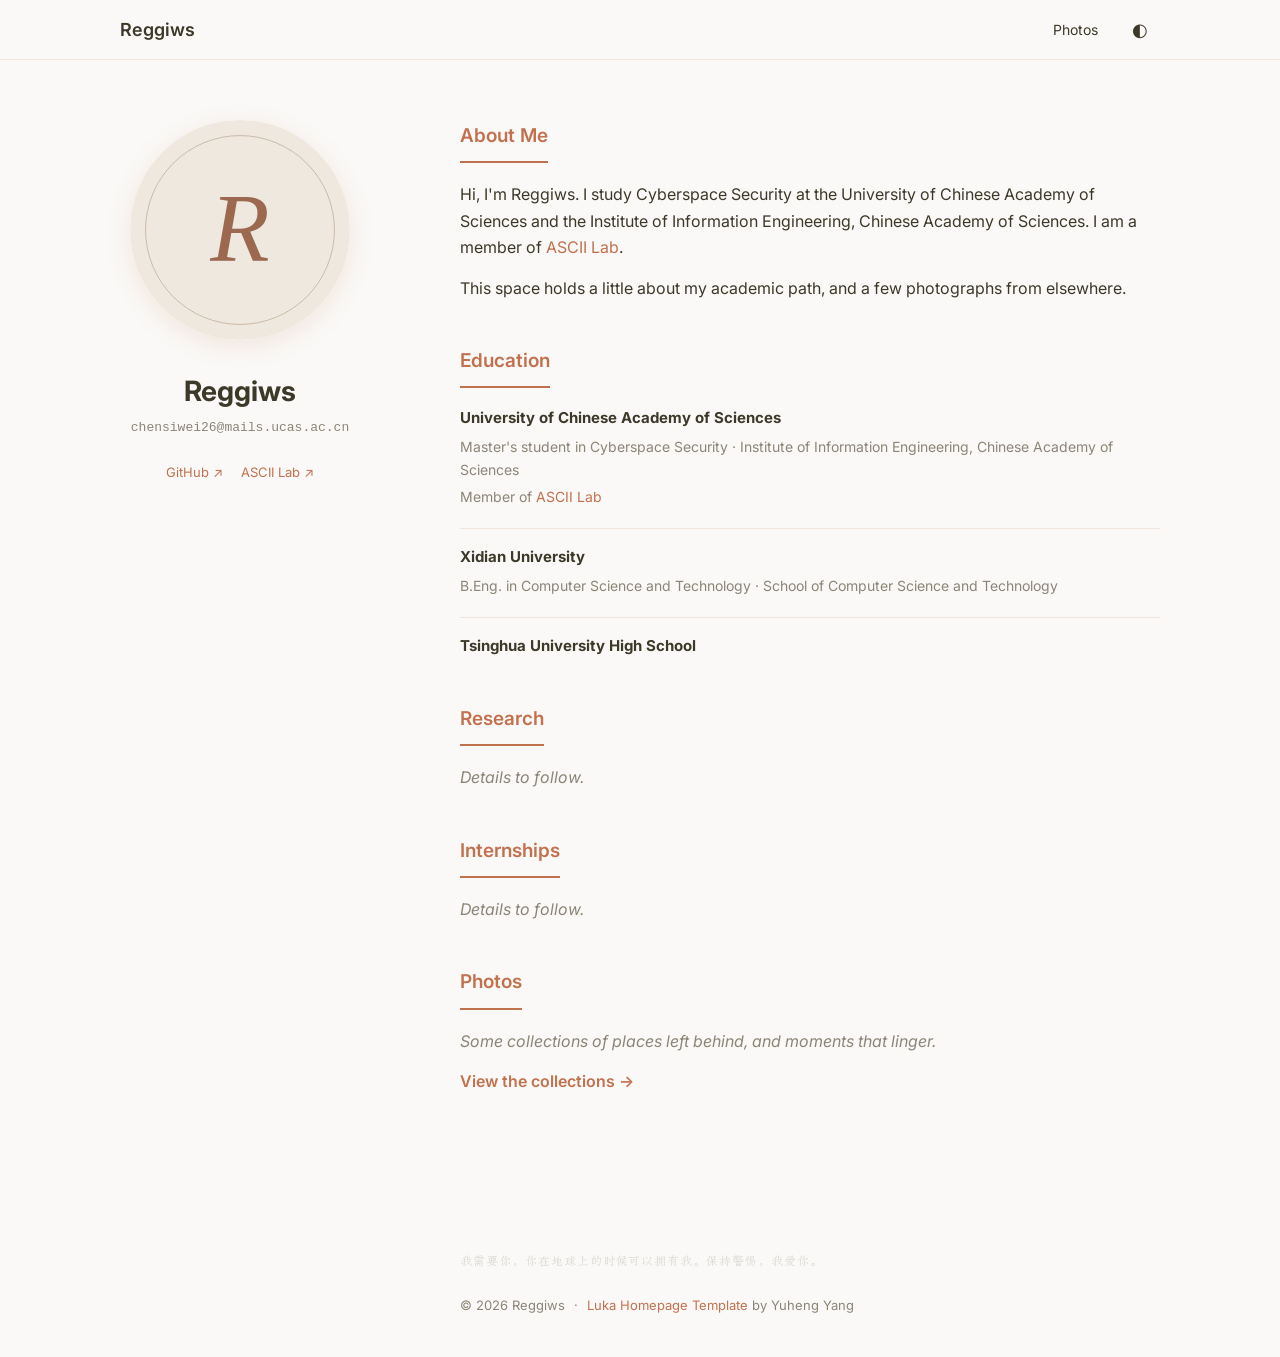
==== commit ba01953f: "Replace Quartz with Luka homepage template and preserve photo collections" ====
--- a/index.html
+++ b/index.html
@@ -1,16 +1,87 @@
 <!doctype html>
 <html lang="en">
-  <head>
-    <meta charset="UTF-8" />
-    <link rel="icon" type="image/png" href="/logo.ico" />
-    <meta name="viewport" content="width=device-width, initial-scale=1.0" />
-    <meta name="description" content="" />
-    <meta name="author" content="" />
-    <title>Showlit</title>
-    <script type="module" crossorigin src="/assets/index-ZgdVQj27.js"></script>
-    <link rel="stylesheet" crossorigin href="/assets/index-FNerzi1j.css">
-  </head>
-  <body>
-    <div id="root"></div>
-  </body>
+<head>
+  <meta charset="utf-8">
+  <meta name="viewport" content="width=device-width, initial-scale=1">
+  <title>Reggiws - Homepage</title>
+  <meta name="description" content="Reggiws's academic homepage and photo collections.">
+  <link rel="icon" href="/assets/img/favicon.svg" type="image/svg+xml">
+  <link rel="stylesheet" href="/assets/css/font_sans_serif.css">
+  <link rel="stylesheet" href="/assets/css/theme-luka.css">
+  <link rel="stylesheet" href="/assets/css/custom.css">
+</head>
+<body class="theme-luka">
+  <nav class="top-nav" aria-label="Main navigation">
+    <div class="nav-container">
+      <div class="nav-left"><a href="/">Reggiws</a></div>
+      <div class="nav-right"><a href="/photos/">Photos</a><button class="theme-toggle" type="button" aria-label="Toggle color theme" title="Toggle color theme" data-theme-toggle>◐</button></div>
+    </div>
+  </nav>
+
+  <div class="wrapper">
+    <header class="sidebar">
+      <div class="profile-card">
+        <div class="image avatar"><img src="/assets/img/avatar.svg" alt="Reggiws monogram" width="220" height="220"></div>
+        <h1 class="site-name">Reggiws</h1>
+        <p class="site-email"><a href="mailto:chensiwei26@mails.ucas.ac.cn">chensiwei26@mails.ucas.ac.cn</a></p>
+        <div class="profile-links">
+          <a href="https://github.com/Reggiws">GitHub ↗</a>
+          <a href="https://ascii-iie.github.io/">ASCII Lab ↗</a>
+        </div>
+      </div>
+    </header>
+
+    <main class="content">
+      <section class="section visible" id="about">
+        <h2 class="section-title">About Me</h2>
+        <div class="section-body">
+          <p>Hi, I'm Reggiws. I study Cyberspace Security at the University of Chinese Academy of Sciences and the Institute of Information Engineering, Chinese Academy of Sciences. I am a member of <a href="https://ascii-iie.github.io/">ASCII Lab</a>.</p>
+          <p>This space holds a little about my academic path, and a few photographs from elsewhere.</p>
+        </div>
+      </section>
+
+      <section class="section visible" id="education">
+        <h2 class="section-title">Education</h2>
+        <div class="section-body education-list">
+          <div class="education-entry">
+            <p class="exp-title"><strong>University of Chinese Academy of Sciences</strong></p>
+            <p class="exp-detail">Master's student in Cyberspace Security · Institute of Information Engineering, Chinese Academy of Sciences</p>
+            <p class="exp-detail">Member of <a href="https://ascii-iie.github.io/">ASCII Lab</a></p>
+          </div>
+          <div class="education-entry">
+            <p class="exp-title"><strong>Xidian University</strong></p>
+            <p class="exp-detail">B.Eng. in Computer Science and Technology · School of Computer Science and Technology</p>
+          </div>
+          <div class="education-entry">
+            <p class="exp-title"><strong>Tsinghua University High School</strong></p>
+          </div>
+        </div>
+      </section>
+
+      <section class="section visible" id="research">
+        <h2 class="section-title">Research</h2>
+        <div class="section-body"><p class="muted">Details to follow.</p></div>
+      </section>
+
+      <section class="section visible" id="internships">
+        <h2 class="section-title">Internships</h2>
+        <div class="section-body"><p class="muted">Details to follow.</p></div>
+      </section>
+
+      <section class="section visible" id="photos">
+        <h2 class="section-title">Photos</h2>
+        <div class="section-body">
+          <p class="photo-intro">Some collections of places left behind, and moments that linger.</p>
+          <p><a class="text-link" href="/photos/">View the collections →</a></p>
+        </div>
+      </section>
+    </main>
+
+    <footer class="site-footer">
+      <p class="quiet-note">我需要你，你在地球上的时候可以拥有我。保持警惕，我爱你。</p>
+      <p>© 2026 Reggiws <span class="footer-divider">·</span> <a href="https://github.com/wzsyyh/luka-homepage-template">Luka Homepage Template</a> by Yuheng Yang</p>
+    </footer>
+  </div>
+  <script src="/assets/js/theme.js"></script>
+</body>
 </html>
--- a/assets/css/font_sans_serif.css
+++ b/assets/css/font_sans_serif.css
@@ -0,0 +1,8 @@
+@import url('https://fonts.googleapis.com/css2?family=Inter:wght@300;400;500;600;700&family=Ubuntu+Mono&display=swap');
+
+body {
+  background-color: #fff;
+  font: 18px/1.5 "Inter", -apple-system, BlinkMacSystemFont, "Segoe UI", Roboto, Oxygen, Ubuntu, Cantarell, "Helvetica Neue", Arial, sans-serif;
+  color: #595959;
+  font-weight: 400;
+}
--- a/assets/css/theme-luka.css
+++ b/assets/css/theme-luka.css
@@ -0,0 +1,527 @@
+/* ============================================
+   Luka Homepage
+   Warm minimal academic homepage template
+   ============================================ */
+
+html {
+  scroll-behavior: smooth;
+}
+
+body {
+  margin: 0;
+}
+
+body.theme-luka,
+body.theme-luka *,
+body.theme-luka *::before,
+body.theme-luka *::after {
+  box-sizing: border-box;
+}
+
+:root {
+  --luka-bg: #faf9f7;
+  --luka-text: #3d3929;
+  --luka-accent: #c2714f;
+  --luka-secondary: #8c8577;
+  --luka-border: rgba(194, 113, 79, 0.2);
+  --luka-shadow: rgba(194, 113, 79, 0.15);
+  --luka-social-bg: #ffffff;
+  --luka-social-text: #8b7355;
+  --luka-footer-border: rgba(194, 113, 79, 0.15);
+}
+
+@media (prefers-color-scheme: dark) {
+  :root:not([data-theme="light"]) {
+    --luka-bg: #1a1917;
+    --luka-text: #d1cec7;
+    --luka-accent: #e28a67;
+    --luka-secondary: #9b9488;
+    --luka-border: rgba(226, 138, 103, 0.2);
+    --luka-shadow: rgba(0, 0, 0, 0.3);
+    --luka-social-bg: #22211e;
+    --luka-social-text: #d1cec7;
+    --luka-footer-border: rgba(226, 138, 103, 0.15);
+  }
+}
+
+[data-theme="dark"] {
+  --luka-bg: #1a1917;
+  --luka-text: #d1cec7;
+  --luka-accent: #e28a67;
+  --luka-secondary: #9b9488;
+  --luka-border: rgba(226, 138, 103, 0.2);
+  --luka-shadow: rgba(0, 0, 0, 0.3);
+  --luka-social-bg: #22211e;
+  --luka-social-text: #d1cec7;
+  --luka-footer-border: rgba(226, 138, 103, 0.15);
+}
+
+[data-theme="light"] {
+  --luka-bg: #faf9f7;
+  --luka-text: #3d3929;
+  --luka-accent: #c2714f;
+  --luka-secondary: #8c8577;
+  --luka-border: rgba(194, 113, 79, 0.2);
+  --luka-shadow: rgba(194, 113, 79, 0.15);
+  --luka-social-bg: #ffffff;
+  --luka-social-text: #8b7355;
+  --luka-footer-border: rgba(194, 113, 79, 0.15);
+}
+
+body.theme-luka {
+  background: var(--luka-bg);
+  color: var(--luka-text);
+  font-family: "Inter", -apple-system, BlinkMacSystemFont, sans-serif;
+  font-size: 16px;
+  line-height: 1.65;
+  transition: background-color 0.3s ease, color 0.3s ease;
+}
+
+body.theme-luka a {
+  color: var(--luka-accent);
+  text-decoration: none;
+}
+
+body.theme-luka a:hover {
+  filter: brightness(1.15);
+}
+
+body.theme-luka .top-nav {
+  position: fixed;
+  top: 0;
+  left: 0;
+  right: 0;
+  height: 60px;
+  display: flex;
+  justify-content: center;
+  align-items: center;
+  background: var(--luka-bg);
+  border-bottom: 1px solid var(--luka-footer-border);
+  z-index: 1000;
+}
+
+body.theme-luka .nav-container {
+  width: 100%;
+  max-width: 1120px;
+  padding: 0 40px;
+  display: flex;
+  align-items: center;
+  justify-content: space-between;
+}
+
+body.theme-luka .nav-left a {
+  color: var(--luka-text);
+  font-size: 18px;
+  font-weight: 600;
+}
+
+body.theme-luka .theme-toggle {
+  border: none;
+  background: transparent;
+  color: var(--luka-text);
+  width: 40px;
+  height: 40px;
+  border-radius: 999px;
+  cursor: pointer;
+  font-size: 18px;
+  transition: background-color 0.2s ease, color 0.2s ease;
+}
+
+body.theme-luka .theme-toggle:hover {
+  background: var(--luka-border);
+  color: var(--luka-accent);
+}
+
+body.theme-luka .wrapper {
+  width: 100%;
+  max-width: 1120px;
+  margin: 0 auto;
+  display: flex;
+  flex-wrap: wrap;
+  align-items: flex-start;
+  min-height: 100vh;
+}
+
+body.theme-luka .sidebar {
+  width: 320px;
+  flex-shrink: 0;
+  position: fixed;
+  top: 60px;
+  left: calc(50% - 560px);
+  height: calc(100vh - 60px);
+  overflow-y: auto;
+  text-align: center;
+  box-sizing: border-box;
+  display: flex;
+  flex-direction: column;
+  justify-content: flex-start;
+  align-items: center;
+  padding-top: 60px;
+  z-index: 100;
+}
+
+body.theme-luka .profile-card {
+  width: 100%;
+  padding: 0 20px;
+  text-align: center;
+}
+
+body.theme-luka .image.avatar {
+  display: block;
+  margin: 0 auto 28px;
+}
+
+body.theme-luka .image.avatar img {
+  width: 220px;
+  height: 220px;
+  border-radius: 50%;
+  object-fit: cover;
+  box-shadow: 0 6px 24px var(--luka-shadow);
+}
+
+body.theme-luka .site-name {
+  margin: 0 0 8px;
+  color: var(--luka-text);
+  font-size: 28px;
+  line-height: 1.2;
+}
+
+body.theme-luka .site-email {
+  margin: 0 0 24px;
+  color: var(--luka-secondary);
+  font-size: 13px;
+  font-family: "Ubuntu Mono", "SFMono-Regular", monospace;
+  word-break: break-all;
+}
+
+body.theme-luka .social-icons {
+  display: flex;
+  justify-content: center;
+  gap: 12px;
+  flex-wrap: wrap;
+}
+
+body.theme-luka .social-icons a {
+  width: 40px;
+  height: 40px;
+  display: inline-flex;
+  align-items: center;
+  justify-content: center;
+  border-radius: 50%;
+  background: var(--luka-social-bg);
+  color: var(--luka-social-text) !important;
+  box-shadow: 0 2px 8px rgba(61, 57, 41, 0.08);
+  transition: transform 0.2s ease, background-color 0.2s ease, color 0.2s ease;
+}
+
+body.theme-luka .social-icons a:hover {
+  background: var(--luka-accent);
+  color: #fff !important;
+  transform: translateY(-2px);
+}
+
+body.theme-luka .visitor-card {
+  margin: 40px auto 0;
+  width: 240px;
+  padding: 18px 16px;
+  border: 1px dashed var(--luka-border);
+  border-radius: 14px;
+  color: var(--luka-secondary);
+  text-align: left;
+}
+
+body.theme-luka .visitor-card-title {
+  margin-bottom: 8px;
+  font-size: 13px;
+  font-weight: 600;
+  color: var(--luka-accent);
+  text-transform: uppercase;
+  letter-spacing: 0.08em;
+}
+
+body.theme-luka .visitor-card-body {
+  font-size: 13px;
+  line-height: 1.6;
+}
+
+body.theme-luka .content {
+  flex: 1;
+  min-width: 0;
+  margin-left: 320px;
+  padding: 120px 40px 80px 60px;
+}
+
+body.theme-luka .section {
+  margin-bottom: 44px;
+  opacity: 0;
+  transform: translateY(12px);
+  transition: opacity 0.45s ease, transform 0.45s ease;
+}
+
+body.theme-luka .section.visible {
+  opacity: 1;
+  transform: translateY(0);
+}
+
+body.theme-luka .section-title {
+  display: inline-block;
+  margin: 0 0 18px;
+  padding-bottom: 10px;
+  border-bottom: 2px solid var(--luka-accent);
+  color: var(--luka-accent);
+  font-size: 19px;
+  font-weight: 600;
+}
+
+body.theme-luka .section-body p {
+  margin: 0 0 14px;
+}
+
+body.theme-luka .card {
+  background: transparent;
+  padding: 0;
+  box-shadow: none;
+}
+
+body.theme-luka .timeline-item {
+  position: relative;
+  margin-left: 20px;
+  padding-left: 8px;
+  padding-bottom: 20px;
+}
+
+body.theme-luka .timeline-item::before {
+  content: "";
+  position: absolute;
+  left: -20px;
+  top: 0;
+  bottom: 0;
+  width: 2px;
+  background: linear-gradient(to bottom, var(--luka-accent), rgba(194, 113, 79, 0.12));
+}
+
+body.theme-luka .timeline-item:last-child::before {
+  bottom: 50%;
+}
+
+body.theme-luka .timeline-item::after {
+  content: "";
+  position: absolute;
+  left: -25px;
+  top: 22px;
+  width: 10px;
+  height: 10px;
+  border-radius: 50%;
+  background: var(--luka-accent);
+  border: 2px solid var(--luka-bg);
+}
+
+body.theme-luka .experience-item {
+  display: flex;
+  align-items: flex-start;
+  gap: 16px;
+}
+
+body.theme-luka .institution-logo {
+  width: 52px;
+  height: 52px;
+  flex-shrink: 0;
+}
+
+body.theme-luka .experience-content {
+  flex: 1;
+}
+
+body.theme-luka .experience-content p {
+  margin: 0 0 2px;
+}
+
+body.theme-luka .exp-title {
+  font-size: 15px;
+  color: var(--luka-text);
+}
+
+body.theme-luka .exp-detail {
+  font-size: 14px;
+  color: var(--luka-secondary);
+}
+
+body.theme-luka .exp-period {
+  font-size: 13px;
+  color: var(--luka-accent);
+  font-weight: 500;
+}
+
+body.theme-luka .project-card {
+  font-size: 15px;
+  line-height: 1.7;
+}
+
+body.theme-luka .publications ol.bibliography {
+  list-style: none;
+  padding: 0;
+  margin: 0;
+}
+
+body.theme-luka .publications ol.bibliography li {
+  margin-bottom: 14px;
+  padding: 15px 0 15px 16px;
+  border-left: 3px solid var(--luka-accent);
+}
+
+body.theme-luka .pub-content .title {
+  margin-bottom: 4px;
+  color: var(--luka-text);
+  font-size: 15px;
+  font-weight: 600;
+}
+
+body.theme-luka .pub-content .author {
+  margin-bottom: 4px;
+  color: var(--luka-secondary);
+  font-size: 14px;
+}
+
+body.theme-luka .pub-content .periodical {
+  margin-bottom: 6px;
+  color: var(--luka-accent);
+  font-size: 14px;
+}
+
+body.theme-luka .pub-content .links a {
+  font-size: 13px;
+  font-weight: 500;
+}
+
+body.theme-luka .awards-grid {
+  display: flex;
+  flex-direction: column;
+  gap: 8px;
+}
+
+body.theme-luka .award-item {
+  display: flex;
+  align-items: center;
+  gap: 10px;
+  padding: 4px 0;
+}
+
+body.theme-luka .award-icon {
+  flex-shrink: 0;
+  font-size: 20px;
+}
+
+body.theme-luka .award-text {
+  color: var(--luka-text);
+  font-size: 14px;
+}
+
+body.theme-luka .site-footer {
+  width: 100%;
+  flex-basis: 100%;
+  padding: 32px 24px 40px 380px;
+  text-align: center;
+}
+
+body.theme-luka .site-footer p {
+  margin: 0;
+  padding-top: 20px;
+  border-top: 1px solid var(--luka-footer-border);
+  color: var(--luka-secondary);
+  font-size: 13px;
+}
+
+body.theme-luka .template-credit {
+  display: inline-block;
+  margin-top: 8px;
+  font-size: 12px;
+}
+
+body.theme-luka h1,
+body.theme-luka h2,
+body.theme-luka h3,
+body.theme-luka h4,
+body.theme-luka strong {
+  color: var(--luka-text);
+}
+
+@media (max-width: 1080px) {
+  body.theme-luka .nav-container {
+    padding: 0 20px;
+  }
+
+  body.theme-luka .wrapper {
+    flex-direction: column;
+    padding: 0 20px;
+  }
+
+  body.theme-luka .sidebar {
+    position: static;
+    left: auto;
+    width: 100%;
+    height: auto;
+    padding-top: 80px;
+    overflow: visible;
+  }
+
+  body.theme-luka .profile-card {
+    padding: 0;
+  }
+
+  body.theme-luka .content {
+    margin-left: 0;
+    padding: 32px 0 48px;
+  }
+
+  body.theme-luka .site-footer {
+    padding: 32px 0;
+  }
+
+  body.theme-luka .site-footer p {
+    padding-top: 0;
+    border-top: none;
+  }
+}
+
+@media (max-width: 640px) {
+  body.theme-luka .image.avatar img {
+    width: 148px;
+    height: 148px;
+  }
+
+  body.theme-luka .site-name {
+    font-size: 24px;
+  }
+
+  body.theme-luka .experience-item {
+    gap: 12px;
+  }
+
+  body.theme-luka .institution-logo {
+    width: 44px;
+    height: 44px;
+  }
+
+  body.theme-luka .visitor-card {
+    width: 100%;
+    max-width: 280px;
+  }
+}
+
+@media (max-width: 480px) {
+  body.theme-luka .section {
+    margin-bottom: 32px;
+  }
+
+  body.theme-luka .section-title {
+    font-size: 18px;
+  }
+
+  body.theme-luka .project-card,
+  body.theme-luka .exp-detail,
+  body.theme-luka .award-text,
+  body.theme-luka .pub-content .author,
+  body.theme-luka .pub-content .periodical {
+    font-size: 13px;
+  }
+}
--- a/assets/css/custom.css
+++ b/assets/css/custom.css
@@ -0,0 +1,35 @@
+@font-face { font-family: "Quiet Fangsong"; src: url("/assets/fonts/quiet-note-fangsong.woff2") format("woff2"); font-display: swap; }
+body.theme-luka .nav-right { display:flex; align-items:center; gap:22px; }
+body.theme-luka .nav-right a { color:var(--luka-text); font-size:14px; }
+body.theme-luka .profile-links { display:flex; justify-content:center; gap:18px; flex-wrap:wrap; font-size:13px; }
+body.theme-luka .site-email a { color:var(--luka-secondary); }
+body.theme-luka .education-entry { padding:0 0 16px; margin:0 0 16px; border-bottom:1px solid var(--luka-footer-border); }
+body.theme-luka .education-entry:last-child { border:0; margin-bottom:0; padding-bottom:0; }
+body.theme-luka .education-entry p { margin:0 0 4px; }
+body.theme-luka .muted { color:var(--luka-secondary); font-style:italic; }
+body.theme-luka .photo-intro { color:var(--luka-secondary); font-style:italic; }
+body.theme-luka .text-link { font-weight:600; }
+body.theme-luka .site-footer { text-align:left; padding-left:380px; }
+body.theme-luka .site-footer p { border:0; padding:0; }
+body.theme-luka .site-footer .quiet-note { margin:0 0 22px; color:color-mix(in srgb, var(--luka-secondary) 28%, var(--luka-bg)); font:12px/1.9 "Quiet Fangsong", serif; letter-spacing:.08em; }
+body.theme-luka .footer-divider { padding:0 5px; }
+body.theme-luka .gallery-wrapper { display:block; max-width:1040px; padding:110px 40px 70px; }
+body.theme-luka .gallery-main { max-width:900px; margin:0 auto; }
+body.theme-luka .gallery-kicker { color:var(--luka-accent); font-size:12px; font-weight:600; letter-spacing:.12em; text-transform:uppercase; }
+body.theme-luka .gallery-title { margin:6px 0 8px; font-size:clamp(30px,5vw,46px); line-height:1.18; }
+body.theme-luka .gallery-subtitle { margin:0 0 32px; color:var(--luka-secondary); font-style:italic; }
+body.theme-luka .collection-grid { display:grid; grid-template-columns:repeat(2,minmax(0,1fr)); gap:24px; }
+body.theme-luka .collection-cover { display:block; color:var(--luka-text); }
+body.theme-luka .collection-cover img { width:100%; aspect-ratio:4/3; object-fit:cover; display:block; border-radius:4px; }
+body.theme-luka .collection-year { display:block; margin-top:12px; font-size:21px; font-weight:600; color:var(--luka-text); }
+body.theme-luka .collection-places { display:block; font-size:13px; color:var(--luka-secondary); }
+body.theme-luka .gallery-back { display:inline-block; margin-bottom:24px; font-size:13px; }
+body.theme-luka .photo-group { margin:42px 0 56px; }
+body.theme-luka .photo-group h2 { margin:0 0 16px; font-size:20px; color:var(--luka-text); font-weight:600; }
+body.theme-luka .photo-grid { display:grid; grid-template-columns:repeat(2,minmax(0,1fr)); gap:22px; align-items:start; }
+body.theme-luka .photo-grid figure { margin:0; }
+body.theme-luka .photo-grid img { display:block; width:100%; height:auto; border-radius:4px; }
+body.theme-luka .photo-grid figcaption { margin-top:8px; font-size:13px; color:var(--luka-secondary); }
+body.theme-luka .gallery-footer { margin-top:70px; padding-top:18px; border-top:1px solid var(--luka-footer-border); color:var(--luka-secondary); font-size:12px; }
+@media (max-width:1080px) { body.theme-luka .site-footer { padding-left:0; } }
+@media (max-width:640px) { body.theme-luka .gallery-wrapper { padding:95px 20px 48px; } body.theme-luka .collection-grid,body.theme-luka .photo-grid { grid-template-columns:1fr; } body.theme-luka .photo-grid { gap:28px; } }
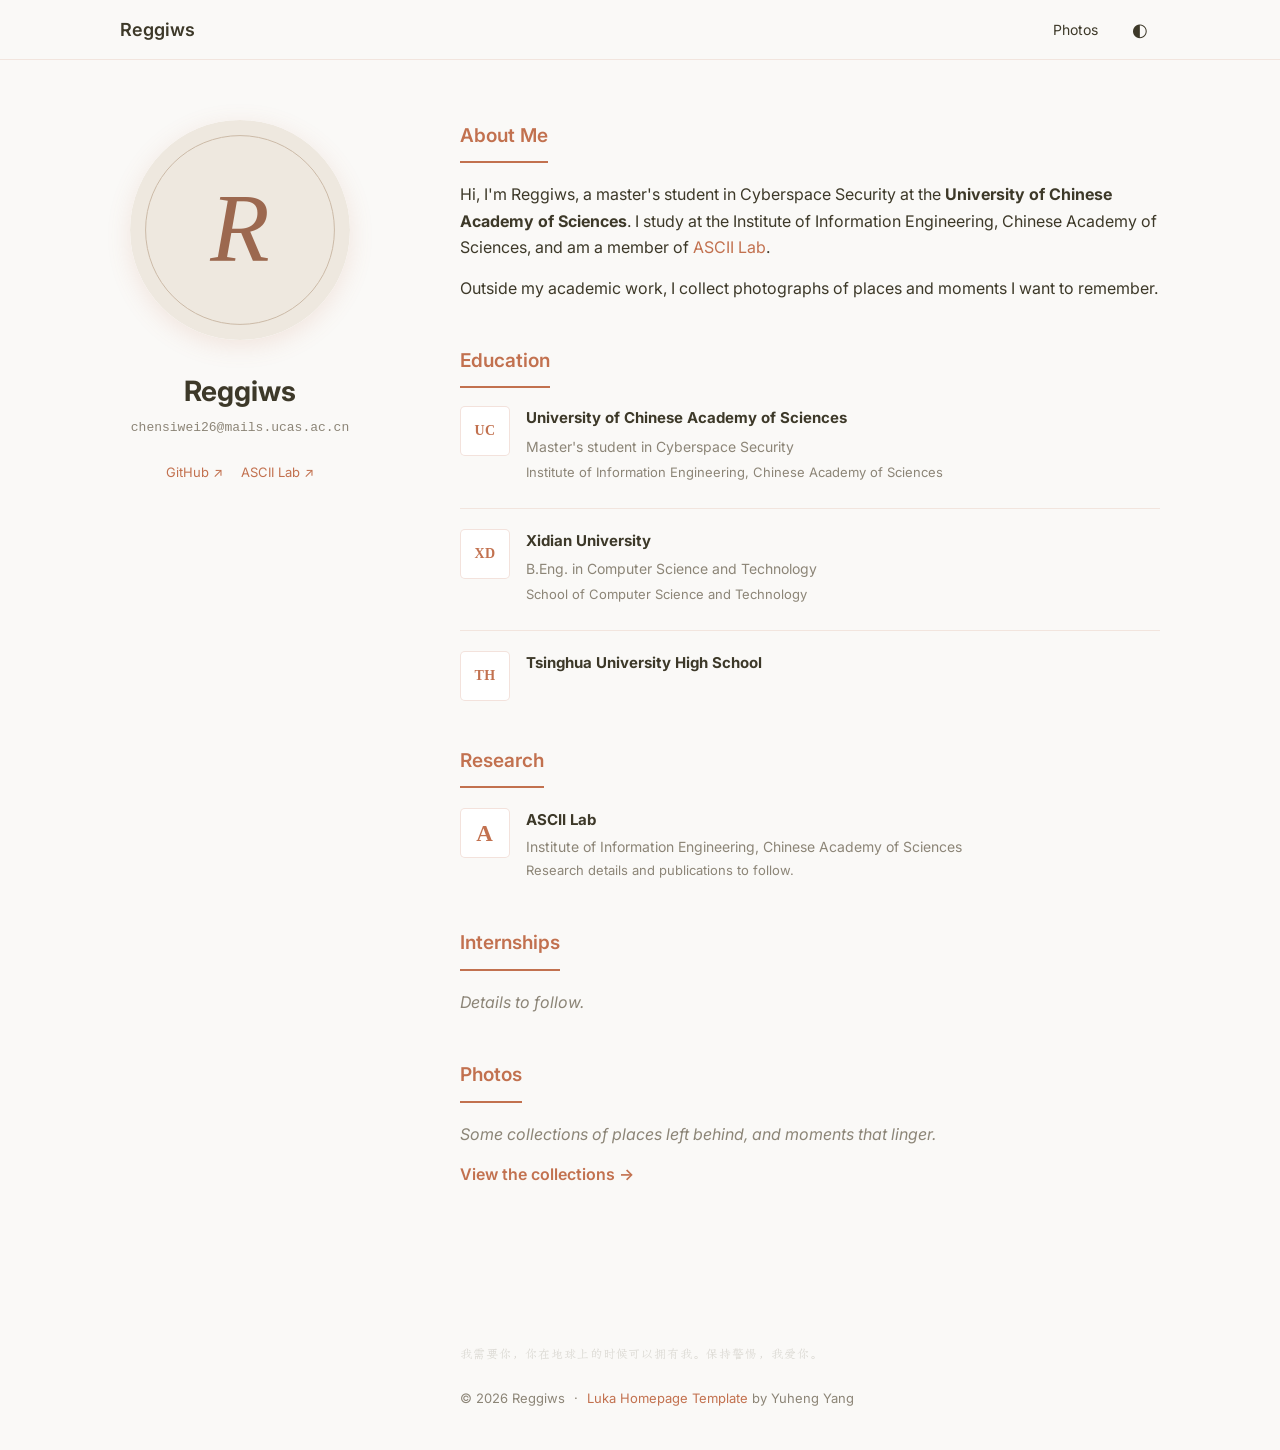
==== commit 513ce06a: "Refine academic homepage layout from reference site" ====
--- a/index.html
+++ b/index.html
@@ -35,32 +35,34 @@
       <section class="section visible" id="about">
         <h2 class="section-title">About Me</h2>
         <div class="section-body">
-          <p>Hi, I'm Reggiws. I study Cyberspace Security at the University of Chinese Academy of Sciences and the Institute of Information Engineering, Chinese Academy of Sciences. I am a member of <a href="https://ascii-iie.github.io/">ASCII Lab</a>.</p>
-          <p>This space holds a little about my academic path, and a few photographs from elsewhere.</p>
+          <p>Hi, I'm Reggiws, a master's student in Cyberspace Security at the <strong>University of Chinese Academy of Sciences</strong>. I study at the Institute of Information Engineering, Chinese Academy of Sciences, and am a member of <a href="https://ascii-iie.github.io/">ASCII Lab</a>.</p>
+          <p>Outside my academic work, I collect photographs of places and moments I want to remember.</p>
         </div>
       </section>
 
       <section class="section visible" id="education">
         <h2 class="section-title">Education</h2>
         <div class="section-body education-list">
-          <div class="education-entry">
-            <p class="exp-title"><strong>University of Chinese Academy of Sciences</strong></p>
-            <p class="exp-detail">Master's student in Cyberspace Security · Institute of Information Engineering, Chinese Academy of Sciences</p>
-            <p class="exp-detail">Member of <a href="https://ascii-iie.github.io/">ASCII Lab</a></p>
+          <div class="education-entry experience-item">
+            <span class="school-mark" aria-hidden="true">UC</span>
+            <div class="experience-content"><p class="exp-title"><strong>University of Chinese Academy of Sciences</strong></p><p class="exp-detail">Master's student in Cyberspace Security</p><p class="exp-subdetail">Institute of Information Engineering, Chinese Academy of Sciences</p></div>
           </div>
-          <div class="education-entry">
-            <p class="exp-title"><strong>Xidian University</strong></p>
-            <p class="exp-detail">B.Eng. in Computer Science and Technology · School of Computer Science and Technology</p>
+          <div class="education-entry experience-item">
+            <span class="school-mark" aria-hidden="true">XD</span>
+            <div class="experience-content"><p class="exp-title"><strong>Xidian University</strong></p><p class="exp-detail">B.Eng. in Computer Science and Technology</p><p class="exp-subdetail">School of Computer Science and Technology</p></div>
           </div>
-          <div class="education-entry">
-            <p class="exp-title"><strong>Tsinghua University High School</strong></p>
+          <div class="education-entry experience-item">
+            <span class="school-mark" aria-hidden="true">TH</span>
+            <div class="experience-content"><p class="exp-title"><strong>Tsinghua University High School</strong></p></div>
           </div>
         </div>
       </section>
 
       <section class="section visible" id="research">
         <h2 class="section-title">Research</h2>
-        <div class="section-body"><p class="muted">Details to follow.</p></div>
+        <div class="section-body">
+          <div class="research-entry experience-item"><span class="school-mark lab-mark" aria-hidden="true">A</span><div class="experience-content"><p class="exp-title"><strong><a href="https://ascii-iie.github.io/">ASCII Lab</a></strong></p><p class="exp-detail">Institute of Information Engineering, Chinese Academy of Sciences</p><p class="exp-subdetail">Research details and publications to follow.</p></div></div>
+        </div>
       </section>
 
       <section class="section visible" id="internships">
--- a/assets/css/custom.css
+++ b/assets/css/custom.css
@@ -3,9 +3,14 @@
 body.theme-luka .nav-right a { color:var(--luka-text); font-size:14px; }
 body.theme-luka .profile-links { display:flex; justify-content:center; gap:18px; flex-wrap:wrap; font-size:13px; }
 body.theme-luka .site-email a { color:var(--luka-secondary); }
-body.theme-luka .education-entry { padding:0 0 16px; margin:0 0 16px; border-bottom:1px solid var(--luka-footer-border); }
+body.theme-luka .education-entry { padding:0 0 20px; margin:0 0 20px; border-bottom:1px solid var(--luka-footer-border); }
 body.theme-luka .education-entry:last-child { border:0; margin-bottom:0; padding-bottom:0; }
 body.theme-luka .education-entry p { margin:0 0 4px; }
+body.theme-luka .school-mark { flex:none; width:50px; height:50px; display:grid; place-items:center; border:1px solid var(--luka-border); border-radius:5px; color:var(--luka-accent); background:var(--luka-social-bg); font:600 14px/1 Georgia,serif; letter-spacing:.03em; }
+body.theme-luka .lab-mark { font-size:23px; }
+body.theme-luka .exp-subdetail { color:var(--luka-secondary); font-size:13px; }
+body.theme-luka .research-entry { padding-top:2px; }
+body.theme-luka .research-entry .exp-title a { color:var(--luka-text); }
 body.theme-luka .muted { color:var(--luka-secondary); font-style:italic; }
 body.theme-luka .photo-intro { color:var(--luka-secondary); font-style:italic; }
 body.theme-luka .text-link { font-weight:600; }
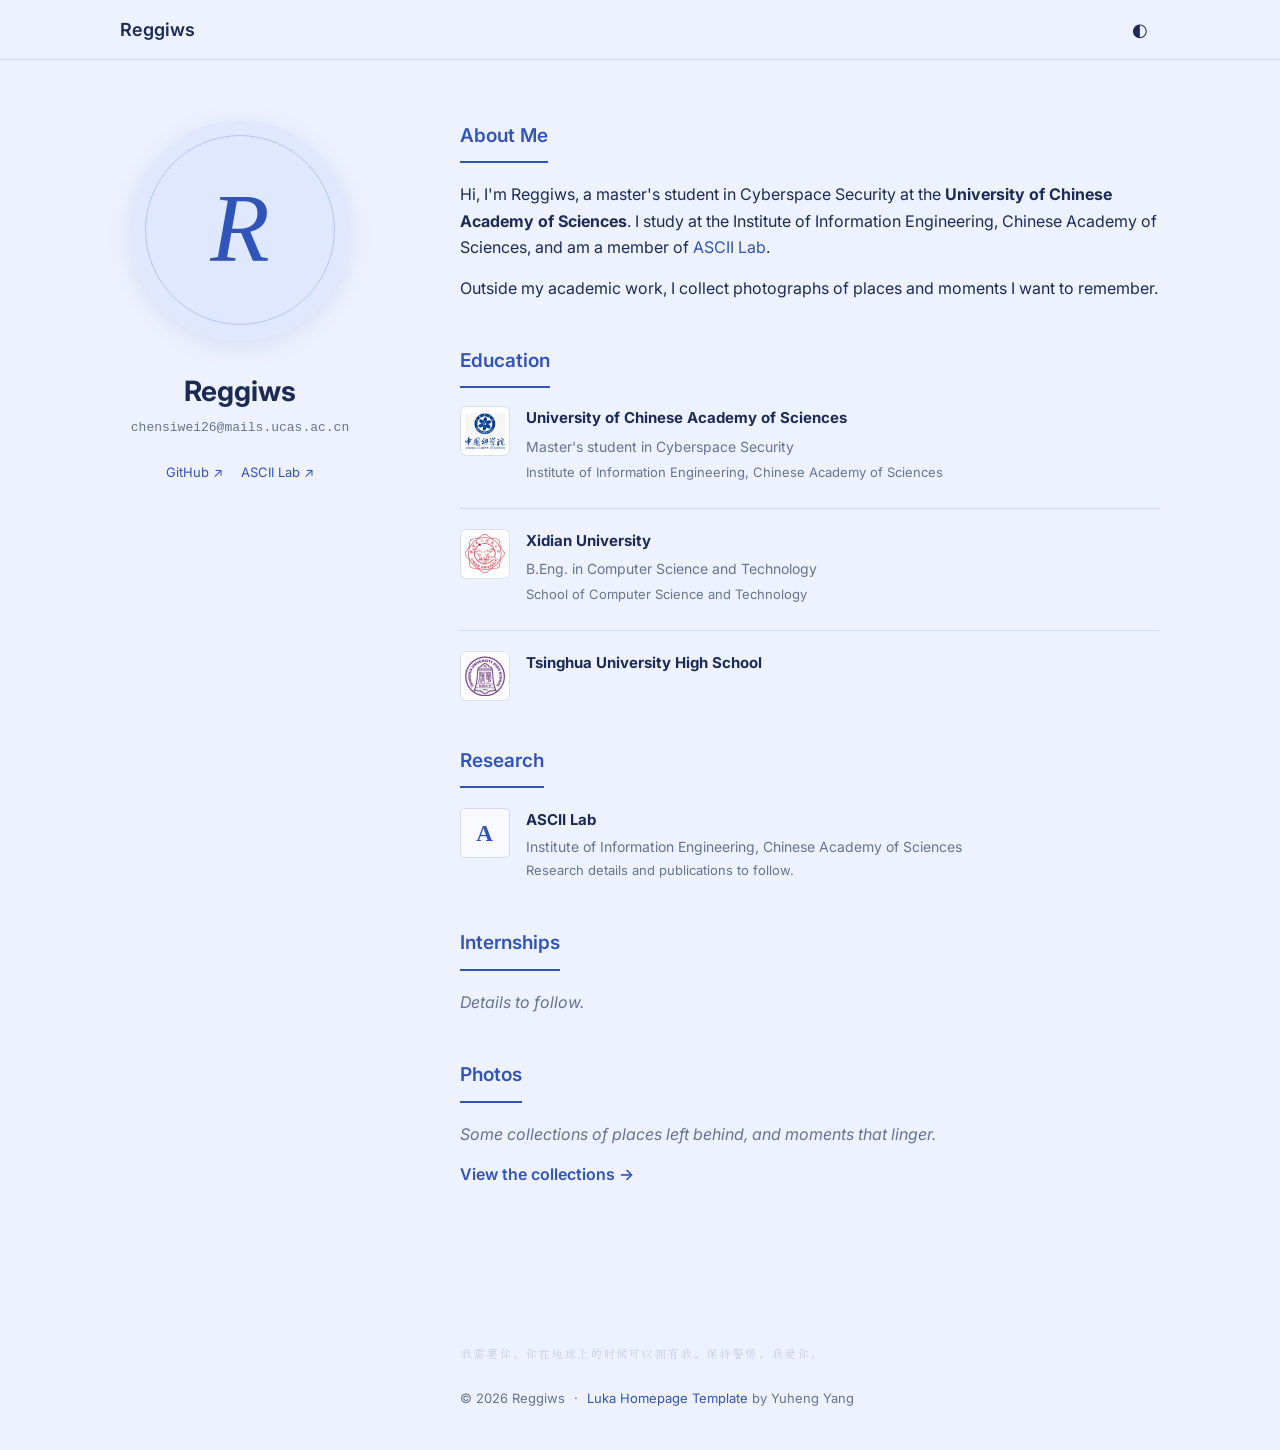
==== commit c9866cb4: "Add pale Klein blue theme and school emblems" ====
--- a/index.html
+++ b/index.html
@@ -14,7 +14,7 @@
   <nav class="top-nav" aria-label="Main navigation">
     <div class="nav-container">
       <div class="nav-left"><a href="/">Reggiws</a></div>
-      <div class="nav-right"><a href="/photos/">Photos</a><button class="theme-toggle" type="button" aria-label="Toggle color theme" title="Toggle color theme" data-theme-toggle>◐</button></div>
+      <div class="nav-right"><button class="theme-toggle" type="button" aria-label="Toggle color theme" title="Toggle color theme" data-theme-toggle>◐</button></div>
     </div>
   </nav>
 
@@ -44,15 +44,15 @@
         <h2 class="section-title">Education</h2>
         <div class="section-body education-list">
           <div class="education-entry experience-item">
-            <span class="school-mark" aria-hidden="true">UC</span>
+            <img class="school-seal" src="/assets/img/schools/ucas.png" alt="Chinese Academy of Sciences seal" width="50" height="50">
             <div class="experience-content"><p class="exp-title"><strong>University of Chinese Academy of Sciences</strong></p><p class="exp-detail">Master's student in Cyberspace Security</p><p class="exp-subdetail">Institute of Information Engineering, Chinese Academy of Sciences</p></div>
           </div>
           <div class="education-entry experience-item">
-            <span class="school-mark" aria-hidden="true">XD</span>
+            <img class="school-seal" src="/assets/img/schools/xidian.webp" alt="Xidian University seal" width="50" height="50">
             <div class="experience-content"><p class="exp-title"><strong>Xidian University</strong></p><p class="exp-detail">B.Eng. in Computer Science and Technology</p><p class="exp-subdetail">School of Computer Science and Technology</p></div>
           </div>
           <div class="education-entry experience-item">
-            <span class="school-mark" aria-hidden="true">TH</span>
+            <img class="school-seal" src="/assets/img/schools/tsinghua-high-school.jpg" alt="Tsinghua University High School seal" width="50" height="50">
             <div class="experience-content"><p class="exp-title"><strong>Tsinghua University High School</strong></p></div>
           </div>
         </div>
--- a/assets/css/custom.css
+++ b/assets/css/custom.css
@@ -1,4 +1,6 @@
 @font-face { font-family: "Quiet Fangsong"; src: url("/assets/fonts/quiet-note-fangsong.woff2") format("woff2"); font-display: swap; }
+:root, [data-theme="light"] { --luka-bg:#eef2ff; --luka-text:#1c2b56; --luka-accent:#3154b9; --luka-secondary:#667393; --luka-border:rgba(49,84,185,.18); --luka-shadow:rgba(36,68,160,.11); --luka-social-bg:#f8faff; --luka-social-text:#3154b9; --luka-footer-border:rgba(49,84,185,.14); }
+[data-theme="dark"] { --luka-bg:#121b37; --luka-text:#e2e8ff; --luka-accent:#9cb6ff; --luka-secondary:#a5afcb; --luka-border:rgba(156,182,255,.23); --luka-shadow:rgba(0,0,0,.25); --luka-social-bg:#1b284a; --luka-social-text:#c8d6ff; --luka-footer-border:rgba(156,182,255,.2); }
 body.theme-luka .nav-right { display:flex; align-items:center; gap:22px; }
 body.theme-luka .nav-right a { color:var(--luka-text); font-size:14px; }
 body.theme-luka .profile-links { display:flex; justify-content:center; gap:18px; flex-wrap:wrap; font-size:13px; }
@@ -7,6 +9,7 @@
 body.theme-luka .education-entry:last-child { border:0; margin-bottom:0; padding-bottom:0; }
 body.theme-luka .education-entry p { margin:0 0 4px; }
 body.theme-luka .school-mark { flex:none; width:50px; height:50px; display:grid; place-items:center; border:1px solid var(--luka-border); border-radius:5px; color:var(--luka-accent); background:var(--luka-social-bg); font:600 14px/1 Georgia,serif; letter-spacing:.03em; }
+body.theme-luka .school-seal { flex:none; width:50px; height:50px; object-fit:contain; border:1px solid var(--luka-border); border-radius:6px; background:#fff; padding:4px; }
 body.theme-luka .lab-mark { font-size:23px; }
 body.theme-luka .exp-subdetail { color:var(--luka-secondary); font-size:13px; }
 body.theme-luka .research-entry { padding-top:2px; }
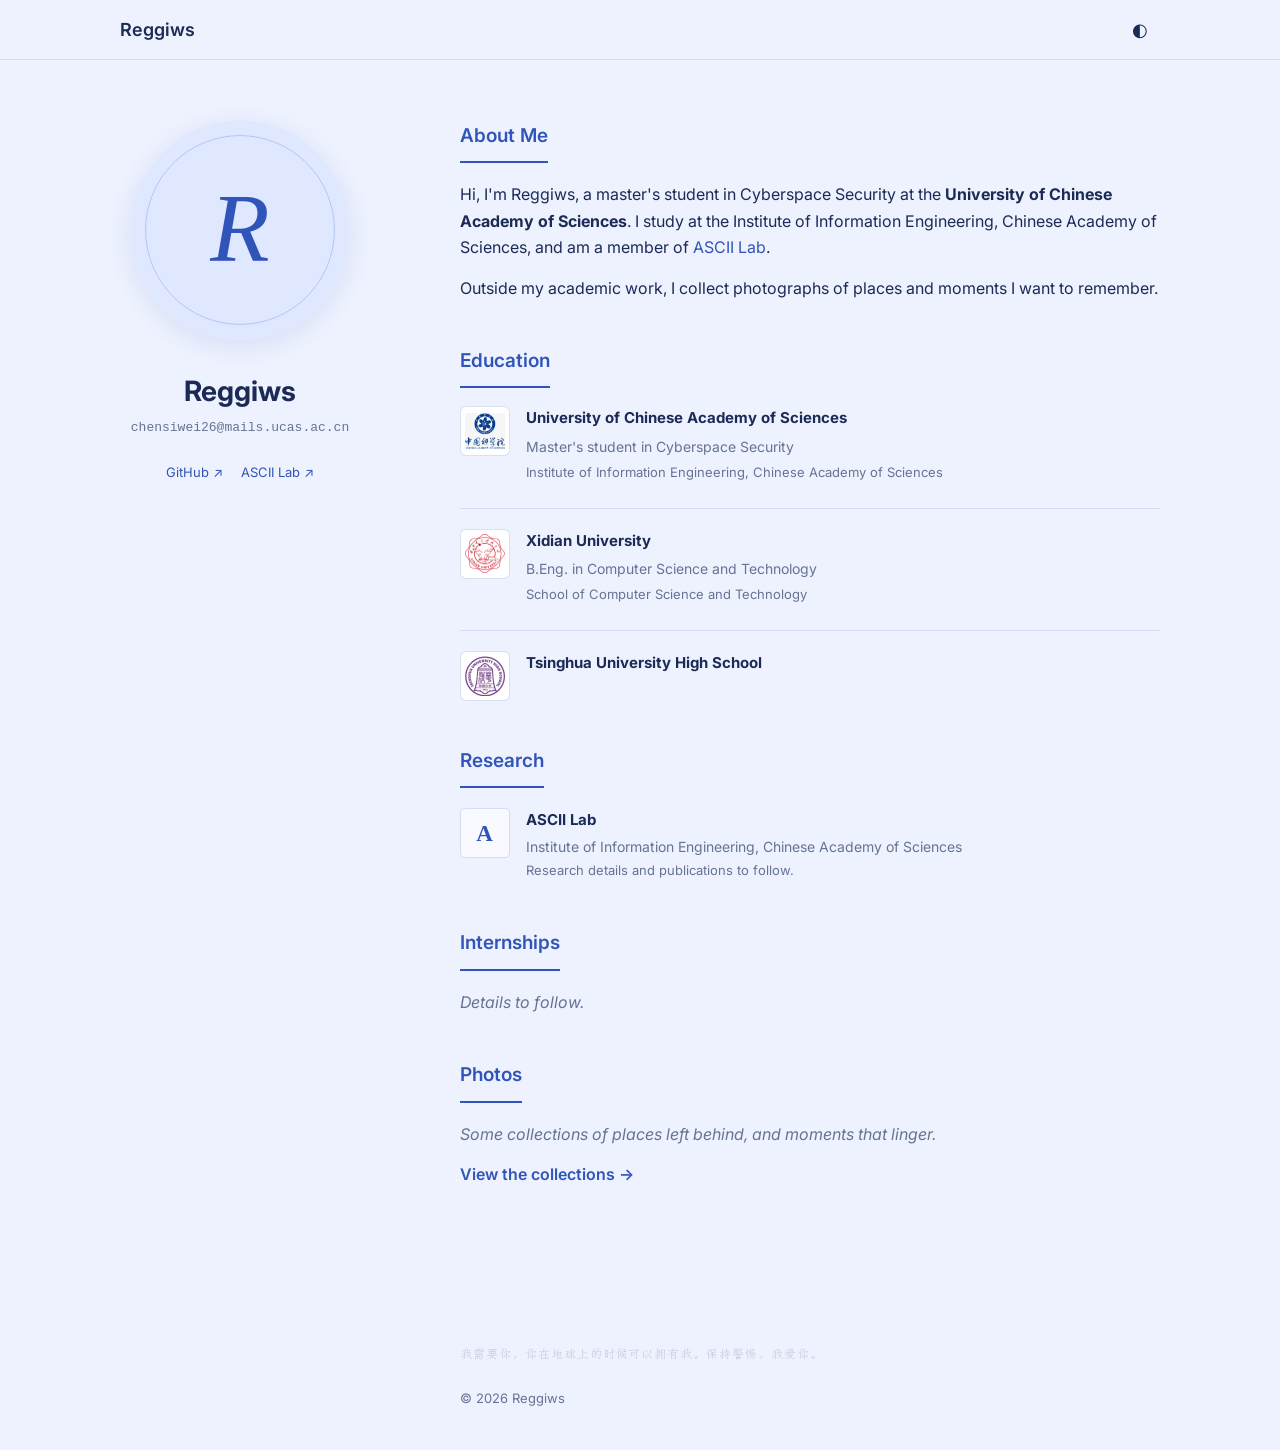
==== commit 573c4594: "Remove template credit from visible footers" ====
--- a/index.html
+++ b/index.html
@@ -81,7 +81,7 @@
 
     <footer class="site-footer">
       <p class="quiet-note">我需要你，你在地球上的时候可以拥有我。保持警惕，我爱你。</p>
-      <p>© 2026 Reggiws <span class="footer-divider">·</span> <a href="https://github.com/wzsyyh/luka-homepage-template">Luka Homepage Template</a> by Yuheng Yang</p>
+      <p>© 2026 Reggiws</p>
     </footer>
   </div>
   <script src="/assets/js/theme.js"></script>
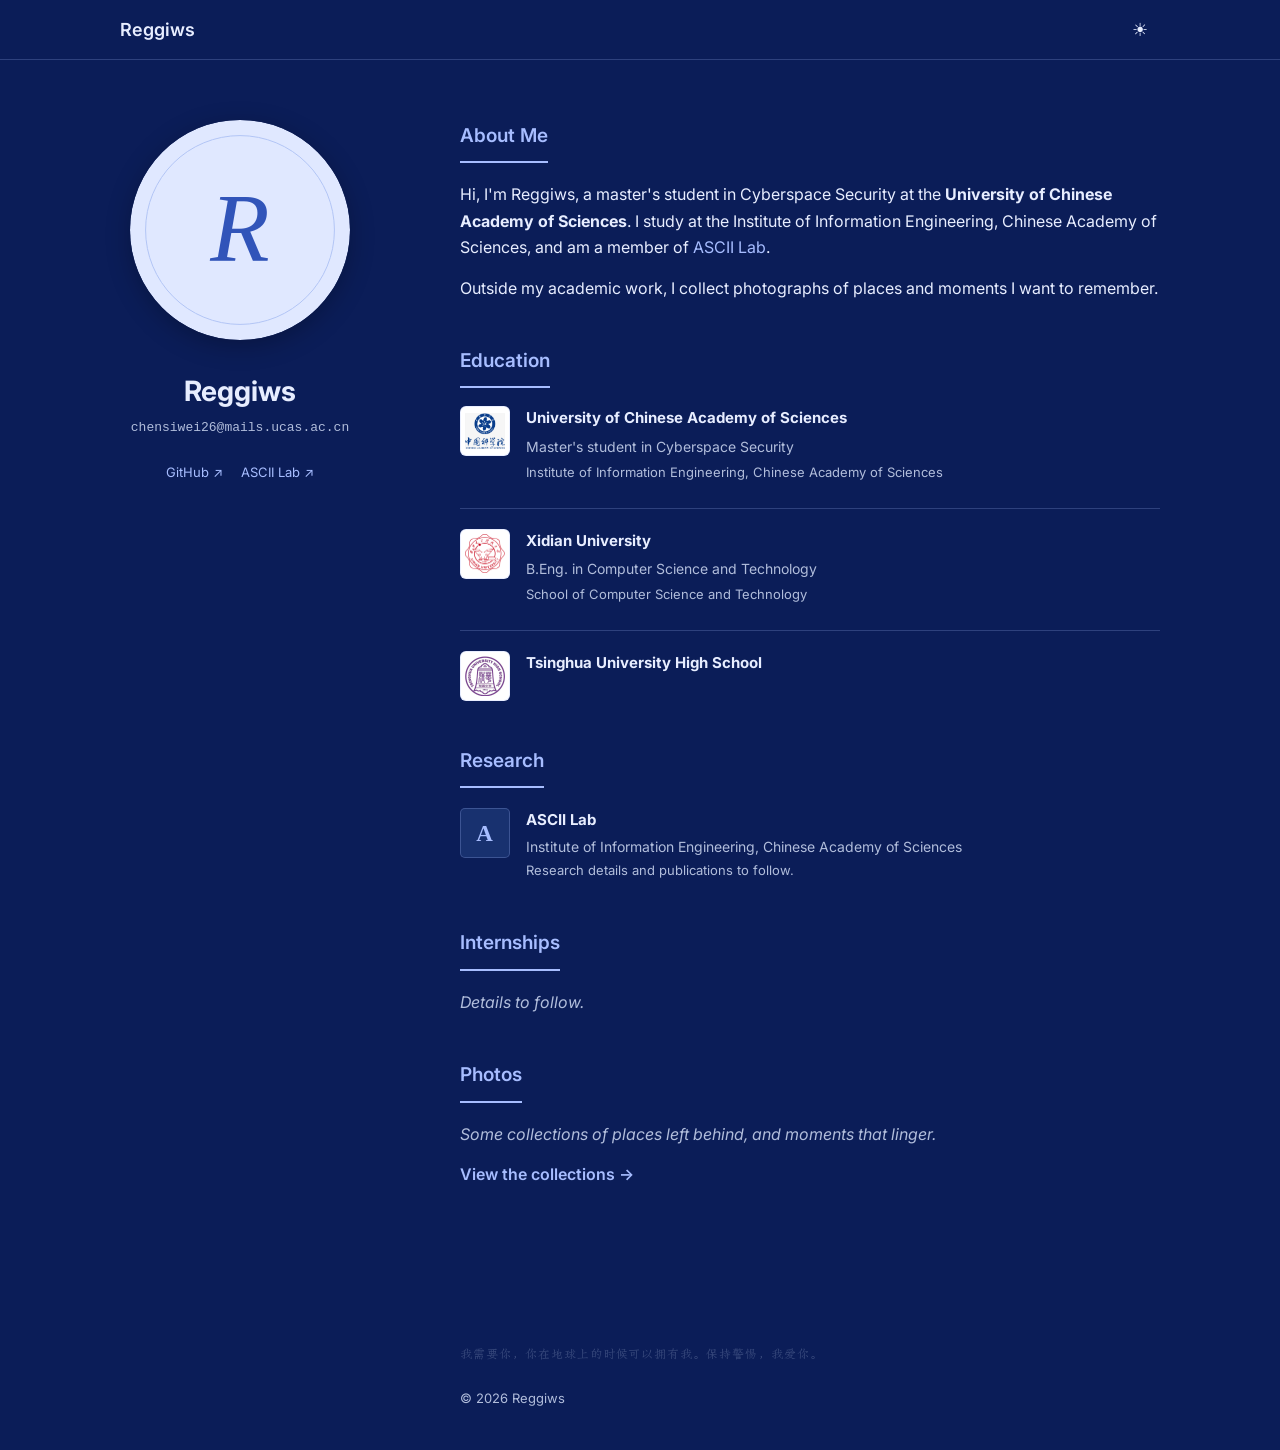
==== commit 6ed09f7b: "Default homepage theme to dark" ====
--- a/index.html
+++ b/index.html
@@ -1,5 +1,5 @@
 <!doctype html>
-<html lang="en">
+<html lang="en" data-theme="dark">
 <head>
   <meta charset="utf-8">
   <meta name="viewport" content="width=device-width, initial-scale=1">
--- a/assets/css/custom.css
+++ b/assets/css/custom.css
@@ -1,6 +1,6 @@
 @font-face { font-family: "Quiet Fangsong"; src: url("/assets/fonts/quiet-note-fangsong.woff2") format("woff2"); font-display: swap; }
 :root, [data-theme="light"] { --luka-bg:#eef2ff; --luka-text:#1c2b56; --luka-accent:#3154b9; --luka-secondary:#667393; --luka-border:rgba(49,84,185,.18); --luka-shadow:rgba(36,68,160,.11); --luka-social-bg:#f8faff; --luka-social-text:#3154b9; --luka-footer-border:rgba(49,84,185,.14); }
-[data-theme="dark"] { --luka-bg:#121b37; --luka-text:#e2e8ff; --luka-accent:#9cb6ff; --luka-secondary:#a5afcb; --luka-border:rgba(156,182,255,.23); --luka-shadow:rgba(0,0,0,.25); --luka-social-bg:#1b284a; --luka-social-text:#c8d6ff; --luka-footer-border:rgba(156,182,255,.2); }
+:root[data-theme="dark"] { --luka-bg:#0b1d58; --luka-text:#e7edff; --luka-accent:#a7bdff; --luka-secondary:#b1bddb; --luka-border:rgba(167,189,255,.25); --luka-shadow:rgba(0,0,0,.25); --luka-social-bg:#18316f; --luka-social-text:#d3dfff; --luka-footer-border:rgba(167,189,255,.22); }
 body.theme-luka .nav-right { display:flex; align-items:center; gap:22px; }
 body.theme-luka .nav-right a { color:var(--luka-text); font-size:14px; }
 body.theme-luka .profile-links { display:flex; justify-content:center; gap:18px; flex-wrap:wrap; font-size:13px; }
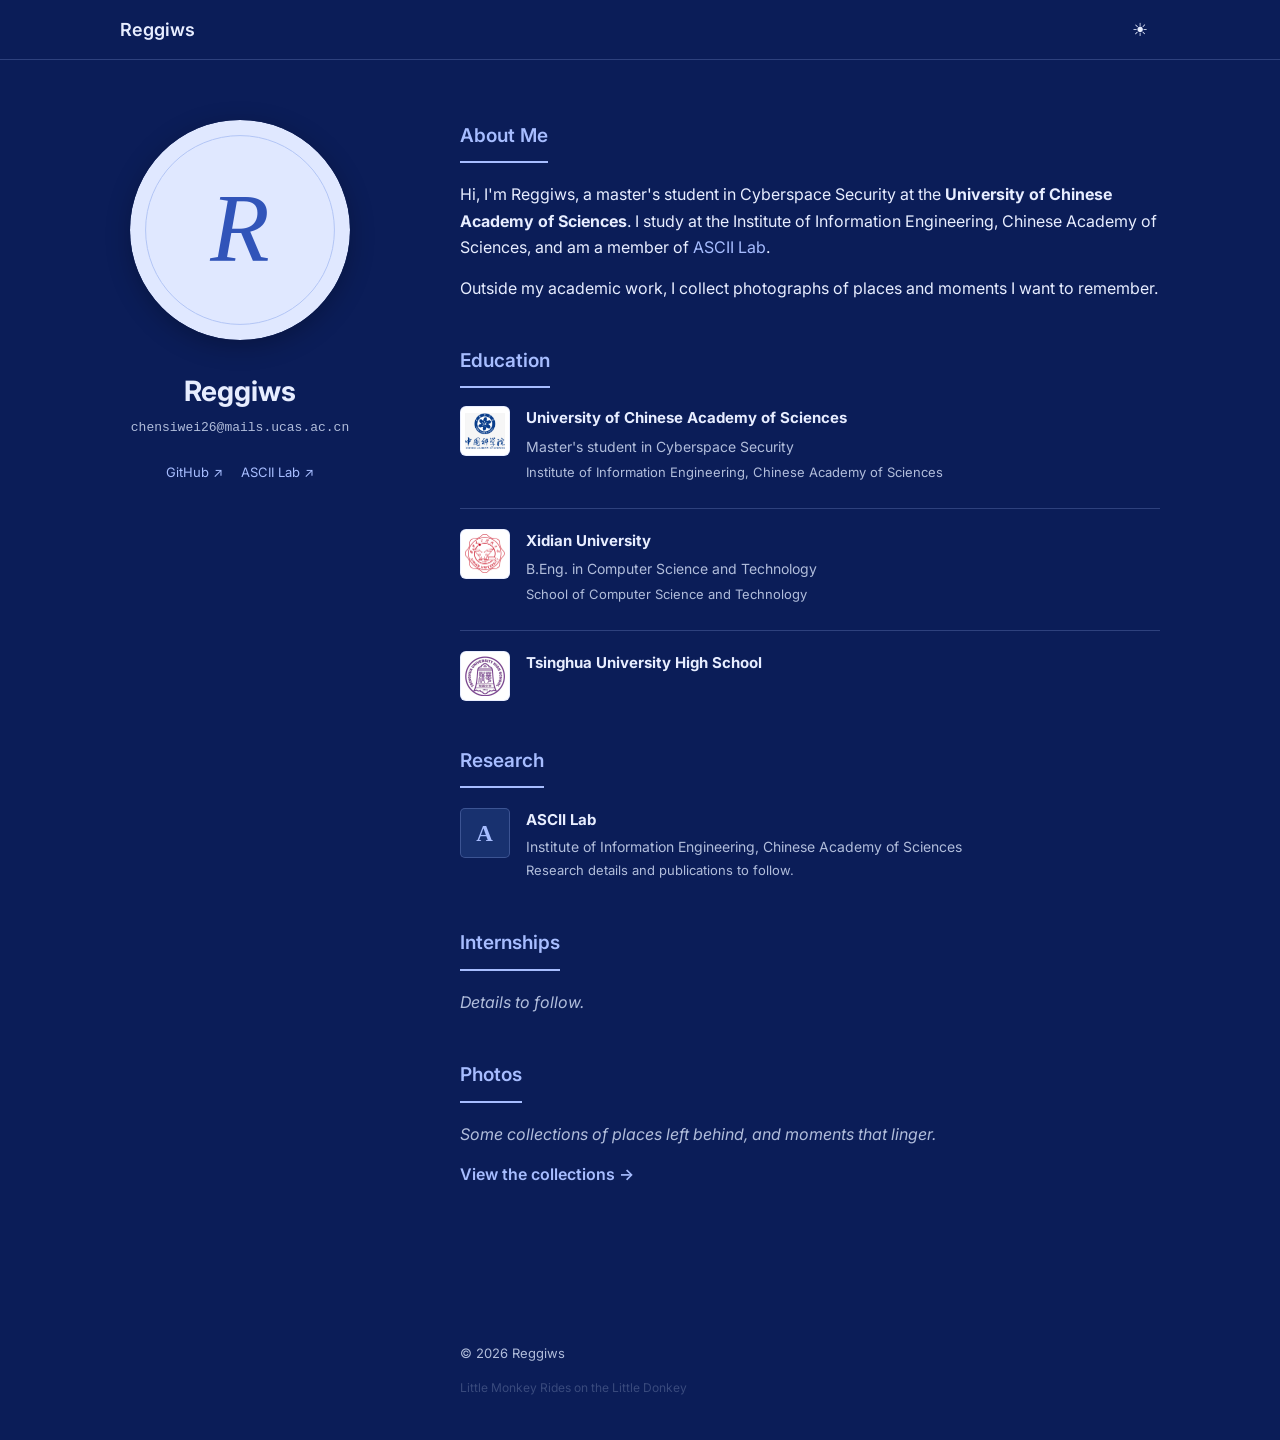
==== commit 78441cfd: "Update homepage footer note" ====
--- a/index.html
+++ b/index.html
@@ -80,8 +80,8 @@
     </main>
 
     <footer class="site-footer">
-      <p class="quiet-note">我需要你，你在地球上的时候可以拥有我。保持警惕，我爱你。</p>
       <p>© 2026 Reggiws</p>
+      <p class="quiet-note">Little Monkey Rides on the Little Donkey</p>
     </footer>
   </div>
   <script src="/assets/js/theme.js"></script>
--- a/assets/css/custom.css
+++ b/assets/css/custom.css
@@ -1,4 +1,3 @@
-@font-face { font-family: "Quiet Fangsong"; src: url("/assets/fonts/quiet-note-fangsong.woff2") format("woff2"); font-display: swap; }
 :root, [data-theme="light"] { --luka-bg:#eef2ff; --luka-text:#1c2b56; --luka-accent:#3154b9; --luka-secondary:#667393; --luka-border:rgba(49,84,185,.18); --luka-shadow:rgba(36,68,160,.11); --luka-social-bg:#f8faff; --luka-social-text:#3154b9; --luka-footer-border:rgba(49,84,185,.14); }
 :root[data-theme="dark"] { --luka-bg:#0b1d58; --luka-text:#e7edff; --luka-accent:#a7bdff; --luka-secondary:#b1bddb; --luka-border:rgba(167,189,255,.25); --luka-shadow:rgba(0,0,0,.25); --luka-social-bg:#18316f; --luka-social-text:#d3dfff; --luka-footer-border:rgba(167,189,255,.22); }
 body.theme-luka .nav-right { display:flex; align-items:center; gap:22px; }
@@ -19,7 +18,7 @@
 body.theme-luka .text-link { font-weight:600; }
 body.theme-luka .site-footer { text-align:left; padding-left:380px; }
 body.theme-luka .site-footer p { border:0; padding:0; }
-body.theme-luka .site-footer .quiet-note { margin:0 0 22px; color:color-mix(in srgb, var(--luka-secondary) 28%, var(--luka-bg)); font:12px/1.9 "Quiet Fangsong", serif; letter-spacing:.08em; }
+body.theme-luka .site-footer .quiet-note { margin:12px 0 0; color:color-mix(in srgb, var(--luka-secondary) 28%, var(--luka-bg)); font-size:12px; line-height:1.9; letter-spacing:normal; }
 body.theme-luka .footer-divider { padding:0 5px; }
 body.theme-luka .gallery-wrapper { display:block; max-width:1040px; padding:110px 40px 70px; }
 body.theme-luka .gallery-main { max-width:900px; margin:0 auto; }
